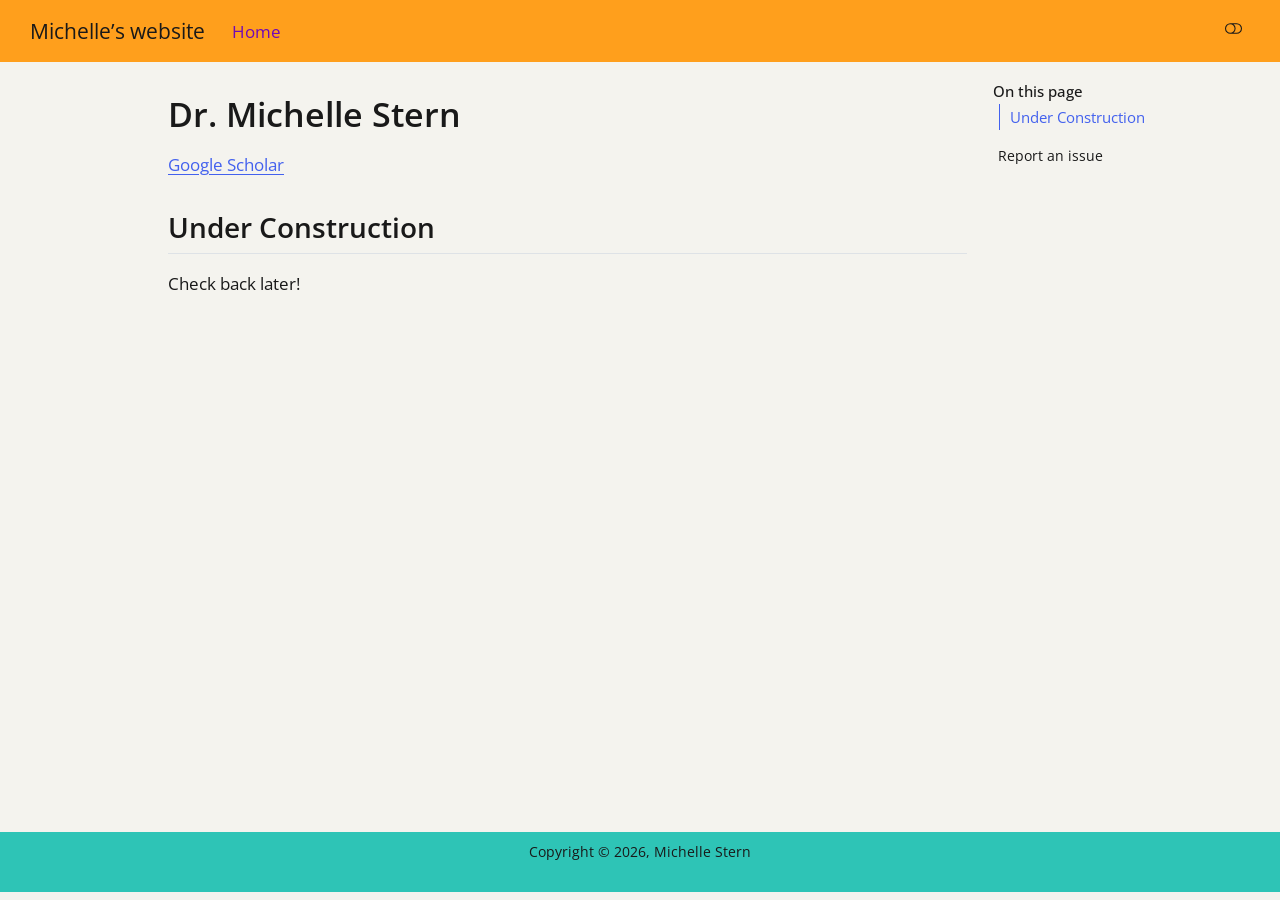
==== index.html @ 5540ae31 "Built site for gh-pages" ====
<!DOCTYPE html>
<html xmlns="http://www.w3.org/1999/xhtml" lang="en" xml:lang="en"><head>

<meta charset="utf-8">
<meta name="generator" content="quarto-1.10.18">

<meta name="viewport" content="width=device-width, initial-scale=1.0, user-scalable=yes">


<title>Dr.&nbsp;Michelle Stern – Michelle's website</title>
<style>
/* Default styles provided by pandoc.
** See https://pandoc.org/MANUAL.html#variables-for-html for config info.
*/
span.smallcaps{font-variant: small-caps;}
div.columns{display: flex; gap: 1.5em;}
div.column{flex: auto;}
@media screen {
div.columns{gap: min(4vw, 1.5em);}
div.column{overflow-x: auto;}
}
div.hanging-indent{margin-left: 1.5em; text-indent: -1.5em;}
ul.task-list{list-style: none;}
ul.task-list li input[type="checkbox"] {
  width: 0.8em;
  margin: 0 0.8em 0.2em -1em; /* quarto-specific, see https://github.com/quarto-dev/quarto-cli/issues/4556 */ 
  vertical-align: middle;
}
</style>


<script src="site_libs/quarto-nav/quarto-nav.js"></script>
<script src="site_libs/quarto-nav/headroom.min.js"></script>
<script src="site_libs/clipboard/clipboard.min.js"></script>
<script src="site_libs/quarto-search/autocomplete.umd.js"></script>
<script src="site_libs/quarto-search/fuse.min.js"></script>
<script src="site_libs/quarto-search/quarto-search.js"></script>
<meta name="quarto:offset" content="./">
<script src="site_libs/quarto-html/quarto.js" type="module"></script>
<script src="site_libs/quarto-html/tabsets/tabsets.js" type="module"></script>
<script src="site_libs/quarto-html/popper.min.js"></script>
<script src="site_libs/quarto-html/tippy.umd.min.js"></script>
<script src="site_libs/quarto-html/anchor.min.js"></script>
<link href="site_libs/quarto-html/tippy.css" rel="stylesheet">
<link href="site_libs/quarto-html/quarto-syntax-highlighting-64a204ab8560d761af7679ceaba22944.css" rel="stylesheet" class="quarto-color-scheme" id="quarto-text-highlighting-styles">
<link href="site_libs/quarto-html/quarto-syntax-highlighting-dark-b85bc7c33db8c58e0ec93c3465666fed.css" rel="stylesheet" class="quarto-color-scheme quarto-color-alternate" id="quarto-text-highlighting-styles">
<link href="site_libs/quarto-html/quarto-syntax-highlighting-64a204ab8560d761af7679ceaba22944.css" rel="stylesheet" class="quarto-color-scheme-extra" id="quarto-text-highlighting-styles">
<script src="site_libs/bootstrap/bootstrap.min.js"></script>
<link href="site_libs/bootstrap/bootstrap-icons.css" rel="stylesheet">
<link href="site_libs/bootstrap/bootstrap-9e85dd69e8672ed94d759bacc9d274b5.min.css" rel="stylesheet" append-hash="true" class="quarto-color-scheme" id="quarto-bootstrap" data-mode="light">
<link href="site_libs/bootstrap/bootstrap-dark-5ef9fc35c2f401ffed6d56e17ce68671.min.css" rel="stylesheet" append-hash="true" class="quarto-color-scheme quarto-color-alternate" id="quarto-bootstrap" data-mode="dark">
<link href="site_libs/bootstrap/bootstrap-9e85dd69e8672ed94d759bacc9d274b5.min.css" rel="stylesheet" append-hash="true" class="quarto-color-scheme-extra" id="quarto-bootstrap" data-mode="light">
<script id="quarto-search-options" type="application/json">{
  "location": "navbar",
  "copy-button": false,
  "collapse-after": 3,
  "panel-placement": "end",
  "type": "overlay",
  "limit": 50,
  "keyboard-shortcut": [
    "f",
    "/",
    "s"
  ],
  "show-item-context": false,
  "language": {
    "search-no-results-text": "No results",
    "search-matching-documents-text": "matching documents",
    "search-copy-link-title": "Copy link to search",
    "search-hide-matches-text": "Hide additional matches",
    "search-more-match-text": "more match in this document",
    "search-more-matches-text": "more matches in this document",
    "search-clear-button-title": "Clear",
    "search-text-placeholder": "",
    "search-detached-cancel-button-title": "Cancel",
    "search-submit-button-title": "Submit",
    "search-label": "Search"
  }
}</script>


</head>

<body class="nav-fixed quarto-light"><script id="quarto-html-before-body" type="application/javascript">
    const toggleBodyColorMode = (bsSheetEl) => {
      const mode = bsSheetEl.getAttribute("data-mode");
      const bodyEl = window.document.querySelector("body");
      if (mode === "dark") {
        bodyEl.classList.add("quarto-dark");
        bodyEl.classList.remove("quarto-light");
      } else {
        bodyEl.classList.add("quarto-light");
        bodyEl.classList.remove("quarto-dark");
      }
    }
    const toggleBodyColorPrimary = () => {
      const bsSheetEl = window.document.querySelector("link#quarto-bootstrap:not([rel=disabled-stylesheet])");
      if (bsSheetEl) {
        toggleBodyColorMode(bsSheetEl);
      }
    }
    const setColorSchemeToggle = (alternate) => {
      const toggles = window.document.querySelectorAll('.quarto-color-scheme-toggle');
      for (let i=0; i < toggles.length; i++) {
        const toggle = toggles[i];
        if (toggle) {
          if (alternate) {
            toggle.classList.add("alternate");
          } else {
            toggle.classList.remove("alternate");
          }
        }
      }
    };
    const toggleColorMode = (alternate) => {
      // Switch the stylesheets
      const primaryStylesheets = window.document.querySelectorAll('link.quarto-color-scheme:not(.quarto-color-alternate)');
      const alternateStylesheets = window.document.querySelectorAll('link.quarto-color-scheme.quarto-color-alternate');
      manageTransitions('#quarto-margin-sidebar .nav-link', false);
      if (alternate) {
        // note: dark is layered on light, we don't disable primary!
        enableStylesheet(alternateStylesheets);
        for (const sheetNode of alternateStylesheets) {
          if (sheetNode.id === "quarto-bootstrap") {
            toggleBodyColorMode(sheetNode);
          }
        }
      } else {
        disableStylesheet(alternateStylesheets);
        enableStylesheet(primaryStylesheets)
        toggleBodyColorPrimary();
      }
      manageTransitions('#quarto-margin-sidebar .nav-link', true);
      // Switch the toggles
      setColorSchemeToggle(alternate)
      // Hack to workaround the fact that safari doesn't
      // properly recolor the scrollbar when toggling (#1455)
      if (navigator.userAgent.indexOf('Safari') > 0 && navigator.userAgent.indexOf('Chrome') == -1) {
        manageTransitions("body", false);
        window.scrollTo(0, 1);
        setTimeout(() => {
          window.scrollTo(0, 0);
          manageTransitions("body", true);
        }, 40);
      }
    }
    const disableStylesheet = (stylesheets) => {
      for (let i=0; i < stylesheets.length; i++) {
        const stylesheet = stylesheets[i];
        stylesheet.rel = 'disabled-stylesheet';
      }
    }
    const enableStylesheet = (stylesheets) => {
      for (let i=0; i < stylesheets.length; i++) {
        const stylesheet = stylesheets[i];
        if(stylesheet.rel !== 'stylesheet') { // for Chrome, which will still FOUC without this check
          stylesheet.rel = 'stylesheet';
        }
      }
    }
    const manageTransitions = (selector, allowTransitions) => {
      const els = window.document.querySelectorAll(selector);
      for (let i=0; i < els.length; i++) {
        const el = els[i];
        if (allowTransitions) {
          el.classList.remove('notransition');
        } else {
          el.classList.add('notransition');
        }
      }
    }
    const isFileUrl = () => {
      return window.location.protocol === 'file:';
    }
    const hasAlternateSentinel = () => {
      let styleSentinel = getColorSchemeSentinel();
      if (styleSentinel !== null) {
        return styleSentinel === "alternate";
      } else {
        return false;
      }
    }
    const setStyleSentinel = (alternate) => {
      const value = alternate ? "alternate" : "default";
      if (!isFileUrl()) {
        window.localStorage.setItem("quarto-color-scheme", value);
      } else {
        localAlternateSentinel = value;
      }
    }
    const getColorSchemeSentinel = () => {
      if (!isFileUrl()) {
        const storageValue = window.localStorage.getItem("quarto-color-scheme");
        return storageValue != null ? storageValue : localAlternateSentinel;
      } else {
        return localAlternateSentinel;
      }
    }
    const toggleGiscusIfUsed = (isAlternate, darkModeDefault) => {
      const baseTheme = document.querySelector('#giscus-base-theme')?.value ?? 'light';
      const alternateTheme = document.querySelector('#giscus-alt-theme')?.value ?? 'dark';
      let newTheme = '';
      if(authorPrefersDark) {
        newTheme = isAlternate ? baseTheme : alternateTheme;
      } else {
        newTheme = isAlternate ? alternateTheme : baseTheme;
      }
      const changeGiscusTheme = () => {
        // From: https://github.com/giscus/giscus/issues/336
        const sendMessage = (message) => {
          const iframe = document.querySelector('iframe.giscus-frame');
          if (!iframe) return;
          iframe.contentWindow.postMessage({ giscus: message }, 'https://giscus.app');
        }
        sendMessage({
          setConfig: {
            theme: newTheme
          }
        });
      }
      const isGiscussLoaded = window.document.querySelector('iframe.giscus-frame') !== null;
      if (isGiscussLoaded) {
        changeGiscusTheme();
      }
    };
    const authorPrefersDark = false;
    const darkModeDefault = authorPrefersDark;
      document.querySelector('link#quarto-text-highlighting-styles.quarto-color-scheme-extra').rel = 'disabled-stylesheet';
      document.querySelector('link#quarto-bootstrap.quarto-color-scheme-extra').rel = 'disabled-stylesheet';
    let localAlternateSentinel = darkModeDefault ? 'alternate' : 'default';
    // Dark / light mode switch
    window.quartoToggleColorScheme = () => {
      // Read the current dark / light value
      let toAlternate = !hasAlternateSentinel();
      toggleColorMode(toAlternate);
      setStyleSentinel(toAlternate);
      toggleGiscusIfUsed(toAlternate, darkModeDefault);
      window.dispatchEvent(new Event('resize'));
    };
    // Switch to dark mode if need be
    if (hasAlternateSentinel()) {
      toggleColorMode(true);
    } else {
      toggleColorMode(false);
    }
  </script>

<div id="quarto-search-results"></div>
  <header id="quarto-header" class="headroom fixed-top">
    <nav class="navbar navbar-expand-lg " data-bs-theme="dark">
      <div class="navbar-container container-fluid">
      <div class="navbar-brand-container mx-auto">
    <a class="navbar-brand" href="./index.html">
    <span class="navbar-title">Michelle’s website</span>
    </a>
  </div>
            <div id="quarto-search" class="" title="Search"></div>
          <button class="navbar-toggler" type="button" data-bs-toggle="collapse" data-bs-target="#navbarCollapse" aria-controls="navbarCollapse" role="menu" aria-expanded="false" aria-label="Toggle navigation" onclick="if (window.quartoToggleHeadroom) { window.quartoToggleHeadroom(); }">
  <span class="navbar-toggler-icon"></span>
</button>
          <div class="collapse navbar-collapse" id="navbarCollapse">
            <ul class="navbar-nav navbar-nav-scroll me-auto">
  <li class="nav-item">
    <a class="nav-link active" href="./index.html" aria-current="page"> 
<span class="menu-text">Home</span></a>
  </li>  
</ul>
            <ul class="navbar-nav navbar-nav-scroll ms-auto">
  <li class="nav-item compact">
    <a class="nav-link" href="https://michelleastern.github.io/"> <i class="bi bi-github" role="img">
</i> 
<span class="menu-text"></span></a>
  </li>  
</ul>
          </div> <!-- /navcollapse -->
            <div class="quarto-navbar-tools">
  <a href="" class="quarto-color-scheme-toggle quarto-navigation-tool  px-1" onclick="window.quartoToggleColorScheme(); return false;" title="Toggle dark mode"><i class="bi"></i></a>
</div>
      </div> <!-- /container-fluid -->
    </nav>
</header>
<!-- content -->
<div id="quarto-content" class="quarto-container page-columns page-rows-contents page-layout-article page-navbar">
<!-- sidebar -->
<!-- margin-sidebar -->
    <div id="quarto-margin-sidebar" class="sidebar margin-sidebar">
        <nav id="TOC" role="doc-toc" class="toc-active">
    <h2 id="toc-title">On this page</h2>
   
  <ul>
  <li><a href="#under-construction" id="toc-under-construction" class="nav-link active" data-scroll-target="#under-construction">Under Construction</a></li>
  </ul>
<div class="toc-actions"><ul><li><a href="https://michelleastern.github.io/issues/new" class="toc-action"><i class="bi bi-git"></i>Report an issue</a></li></ul></div></nav>
    </div>
<!-- main -->
<main class="content" id="quarto-document-content">


<header id="title-block-header" class="quarto-title-block default">
<div class="quarto-title">
<h1 class="title">Dr.&nbsp;Michelle Stern</h1>
</div>



<div class="quarto-title-meta">

    
  
    
  </div>
  


</header>


<p><a href="https://scholar.google.com/citations?user=XYN5od0AAAAJ&amp;hl=en">Google Scholar</a></p>
<section id="under-construction" class="level2">
<h2 class="anchored" data-anchor-id="under-construction">Under Construction</h2>
<p>Check back later!</p>


</section>

</main> <!-- /main -->
<script id="quarto-html-after-body" type="application/javascript">
  window.document.addEventListener("DOMContentLoaded", function (event) {
    // Ensure there is a toggle, if there isn't float one in the top right
    if (window.document.querySelector('.quarto-color-scheme-toggle') === null) {
      const a = window.document.createElement('a');
      a.classList.add('top-right');
      a.classList.add('quarto-color-scheme-toggle');
      a.href = "";
      a.onclick = function() { try { window.quartoToggleColorScheme(); } catch {} return false; };
      const i = window.document.createElement("i");
      i.classList.add('bi');
      a.appendChild(i);
      window.document.body.appendChild(a);
    }
    setColorSchemeToggle(hasAlternateSentinel())
    const icon = "";
    const anchorJS = new window.AnchorJS();
    anchorJS.options = {
      placement: 'right',
      icon: icon
    };
    anchorJS.add('.anchored');
    const isCodeAnnotation = (el) => {
      for (const clz of el.classList) {
        if (clz.startsWith('code-annotation-')) {                     
          return true;
        }
      }
      return false;
    }
    const onCopySuccess = function(e) {
      // button target
      const button = e.trigger;
      // don't keep focus
      button.blur();
      // flash "checked"
      button.classList.add('code-copy-button-checked');
      var currentTitle = button.getAttribute("title");
      button.setAttribute("title", "Copied!");
      let tooltip;
      if (window.bootstrap) {
        button.setAttribute("data-bs-toggle", "tooltip");
        button.setAttribute("data-bs-placement", "left");
        button.setAttribute("data-bs-title", "Copied!");
        tooltip = new bootstrap.Tooltip(button, 
          { trigger: "manual", 
            customClass: "code-copy-button-tooltip",
            offset: [0, -8]});
        tooltip.show();    
      }
      setTimeout(function() {
        if (tooltip) {
          tooltip.hide();
          button.removeAttribute("data-bs-title");
          button.removeAttribute("data-bs-toggle");
          button.removeAttribute("data-bs-placement");
        }
        button.setAttribute("title", currentTitle);
        button.classList.remove('code-copy-button-checked');
      }, 1000);
      // clear code selection
      e.clearSelection();
    }
    const getTextToCopy = function(trigger) {
      const outerScaffold = trigger.parentElement.cloneNode(true);
      const codeEl = outerScaffold.querySelector('code');
      for (const childEl of codeEl.children) {
        if (isCodeAnnotation(childEl)) {
          childEl.remove();
        }
      }
      return codeEl.innerText;
    }
    const clipboard = new window.ClipboardJS('.code-copy-button:not([data-in-quarto-modal])', {
      text: getTextToCopy
    });
    clipboard.on('success', onCopySuccess);
    if (window.document.getElementById('quarto-embedded-source-code-modal')) {
      const clipboardModal = new window.ClipboardJS('.code-copy-button[data-in-quarto-modal]', {
        text: getTextToCopy,
        container: window.document.getElementById('quarto-embedded-source-code-modal')
      });
      clipboardModal.on('success', onCopySuccess);
    }
      var localhostRegex = new RegExp(/^(?:http|https):\/\/localhost\:?[0-9]*\//);
      var mailtoRegex = new RegExp(/^mailto:/);
        var filterRegex = new RegExp("https:\/\/michelleastern\.github\.io\/");
      var isInternal = (href) => {
          return filterRegex.test(href) || localhostRegex.test(href) || mailtoRegex.test(href);
      }
      // Inspect non-navigation links and adorn them if external
     var links = window.document.querySelectorAll('a[href]:not(.nav-link):not(.navbar-brand):not(.toc-action):not(.sidebar-link):not(.sidebar-item-toggle):not(.pagination-link):not(.no-external):not([aria-hidden]):not(.dropdown-item):not(.quarto-navigation-tool):not(.about-link)');
      for (var i=0; i<links.length; i++) {
        const link = links[i];
        if (!isInternal(link.href)) {
          // undo the damage that might have been done by quarto-nav.js in the case of
          // links that we want to consider external
          if (link.dataset.originalHref !== undefined) {
            link.href = link.dataset.originalHref;
          }
            // target, if specified
            link.setAttribute("target", "_blank");
            if (link.getAttribute("rel") === null) {
              link.setAttribute("rel", "noopener");
            }
        }
      }
    function tippyHover(el, contentFn, onTriggerFn, onUntriggerFn) {
      const config = {
        allowHTML: true,
        maxWidth: 500,
        delay: 100,
        arrow: false,
        appendTo: function(el) {
            return el.parentElement;
        },
        interactive: true,
        interactiveBorder: 10,
        theme: 'quarto',
        placement: 'bottom-start',
      };
      if (contentFn) {
        config.content = contentFn;
      }
      if (onTriggerFn) {
        config.onTrigger = onTriggerFn;
      }
      if (onUntriggerFn) {
        config.onUntrigger = onUntriggerFn;
      }
      window.tippy(el, config); 
    }
    const noterefs = window.document.querySelectorAll('a[role="doc-noteref"]');
    for (var i=0; i<noterefs.length; i++) {
      const ref = noterefs[i];
      tippyHover(ref, function() {
        // use id or data attribute instead here
        let href = ref.getAttribute('data-footnote-href') || ref.getAttribute('href');
        try { href = new URL(href).hash; } catch {}
        const id = href.replace(/^#\/?/, "");
        const note = window.document.getElementById(id);
        if (note) {
          return note.innerHTML;
        } else {
          return "";
        }
      });
    }
    const xrefs = window.document.querySelectorAll('a.quarto-xref');
    const processXRef = (id, note) => {
      // Strip column container classes
      const stripColumnClz = (el) => {
        el.classList.remove("page-full", "page-columns");
        if (el.children) {
          for (const child of el.children) {
            stripColumnClz(child);
          }
        }
      }
      stripColumnClz(note)
      if (id === null || id.startsWith('sec-')) {
        // Special case sections, only their first couple elements
        const container = document.createElement("div");
        if (note.children && note.children.length > 2) {
          container.appendChild(note.children[0].cloneNode(true));
          for (let i = 1; i < note.children.length; i++) {
            const child = note.children[i];
            if (child.tagName === "P" && child.innerText === "") {
              continue;
            } else {
              container.appendChild(child.cloneNode(true));
              break;
            }
          }
          if (window.Quarto?.typesetMath) {
            window.Quarto.typesetMath(container);
          }
          return container.innerHTML
        } else {
          if (window.Quarto?.typesetMath) {
            window.Quarto.typesetMath(note);
          }
          return note.innerHTML;
        }
      } else {
        // Remove any anchor links if they are present
        const anchorLink = note.querySelector('a.anchorjs-link');
        if (anchorLink) {
          anchorLink.remove();
        }
        if (window.Quarto?.typesetMath) {
          window.Quarto.typesetMath(note);
        }
        if (note.classList.contains("callout")) {
          return note.outerHTML;
        } else {
          return note.innerHTML;
        }
      }
    }
    for (var i=0; i<xrefs.length; i++) {
      const xref = xrefs[i];
      tippyHover(xref, undefined, function(instance) {
        instance.disable();
        let url = xref.getAttribute('href');
        let hash = undefined; 
        if (url.startsWith('#')) {
          hash = url;
        } else {
          try { hash = new URL(url).hash; } catch {}
        }
        if (hash) {
          const id = hash.replace(/^#\/?/, "");
          const note = window.document.getElementById(id);
          if (note !== null) {
            try {
              const html = processXRef(id, note.cloneNode(true));
              instance.setContent(html);
            } finally {
              instance.enable();
              instance.show();
            }
          } else {
            // See if we can fetch this
            fetch(url.split('#')[0])
            .then(res => res.text())
            .then(html => {
              const parser = new DOMParser();
              const htmlDoc = parser.parseFromString(html, "text/html");
              const note = htmlDoc.getElementById(id);
              if (note !== null) {
                const html = processXRef(id, note);
                instance.setContent(html);
              } 
            }).finally(() => {
              instance.enable();
              instance.show();
            });
          }
        } else {
          // See if we can fetch a full url (with no hash to target)
          // This is a special case and we should probably do some content thinning / targeting
          fetch(url)
          .then(res => res.text())
          .then(html => {
            const parser = new DOMParser();
            const htmlDoc = parser.parseFromString(html, "text/html");
            const note = htmlDoc.querySelector('main.content');
            if (note !== null) {
              // This should only happen for chapter cross references
              // (since there is no id in the URL)
              // remove the first header
              if (note.children.length > 0 && note.children[0].tagName === "HEADER") {
                note.children[0].remove();
              }
              const html = processXRef(null, note);
              instance.setContent(html);
            } 
          }).finally(() => {
            instance.enable();
            instance.show();
          });
        }
      }, function(instance) {
      });
    }
        let selectedAnnoteEl;
        const selectorForAnnotation = ( cell, annotation) => {
          let cellAttr = 'data-code-cell="' + cell + '"';
          let lineAttr = 'data-code-annotation="' +  annotation + '"';
          const selector = 'span[' + cellAttr + '][' + lineAttr + ']';
          return selector;
        }
        const selectCodeLines = (annoteEl) => {
          const doc = window.document;
          const targetCell = annoteEl.getAttribute("data-target-cell");
          const targetAnnotation = annoteEl.getAttribute("data-target-annotation");
          const annoteSpan = window.document.querySelector(selectorForAnnotation(targetCell, targetAnnotation));
          const lines = annoteSpan.getAttribute("data-code-lines").split(",");
          const lineIds = lines.map((line) => {
            return targetCell + "-" + line;
          })
          let top = null;
          let height = null;
          let parent = null;
          if (lineIds.length > 0) {
              //compute the position of the single el (top and bottom and make a div)
              const el = window.document.getElementById(lineIds[0]);
              top = el.offsetTop;
              height = el.offsetHeight;
              parent = el.parentElement.parentElement;
            if (lineIds.length > 1) {
              const lastEl = window.document.getElementById(lineIds[lineIds.length - 1]);
              const bottom = lastEl.offsetTop + lastEl.offsetHeight;
              height = bottom - top;
            }
            if (top !== null && height !== null && parent !== null) {
              // cook up a div (if necessary) and position it 
              let div = window.document.getElementById("code-annotation-line-highlight");
              if (div === null) {
                div = window.document.createElement("div");
                div.setAttribute("id", "code-annotation-line-highlight");
                div.style.position = 'absolute';
                parent.appendChild(div);
              }
              div.style.top = top - 2 + "px";
              div.style.height = height + 4 + "px";
              div.style.left = 0;
              let gutterDiv = window.document.getElementById("code-annotation-line-highlight-gutter");
              if (gutterDiv === null) {
                gutterDiv = window.document.createElement("div");
                gutterDiv.setAttribute("id", "code-annotation-line-highlight-gutter");
                gutterDiv.style.position = 'absolute';
                const codeCell = window.document.getElementById(targetCell);
                const gutter = codeCell.querySelector('.code-annotation-gutter');
                gutter.appendChild(gutterDiv);
              }
              gutterDiv.style.top = top - 2 + "px";
              gutterDiv.style.height = height + 4 + "px";
            }
            selectedAnnoteEl = annoteEl;
          }
        };
        const unselectCodeLines = () => {
          const elementsIds = ["code-annotation-line-highlight", "code-annotation-line-highlight-gutter"];
          elementsIds.forEach((elId) => {
            const div = window.document.getElementById(elId);
            if (div) {
              div.remove();
            }
          });
          selectedAnnoteEl = undefined;
        };
          // Handle positioning of the toggle
      window.addEventListener(
        "resize",
        throttle(() => {
          elRect = undefined;
          if (selectedAnnoteEl) {
            selectCodeLines(selectedAnnoteEl);
          }
        }, 10)
      );
      function throttle(fn, ms) {
      let throttle = false;
      let timer;
        return (...args) => {
          if(!throttle) { // first call gets through
              fn.apply(this, args);
              throttle = true;
          } else { // all the others get throttled
              if(timer) clearTimeout(timer); // cancel #2
              timer = setTimeout(() => {
                fn.apply(this, args);
                timer = throttle = false;
              }, ms);
          }
        };
      }
        // Attach click handler to the DT
        const annoteDls = window.document.querySelectorAll('dt[data-target-cell]');
        for (const annoteDlNode of annoteDls) {
          annoteDlNode.addEventListener('click', (event) => {
            const clickedEl = event.target;
            if (clickedEl !== selectedAnnoteEl) {
              unselectCodeLines();
              const activeEl = window.document.querySelector('dt[data-target-cell].code-annotation-active');
              if (activeEl) {
                activeEl.classList.remove('code-annotation-active');
              }
              selectCodeLines(clickedEl);
              clickedEl.classList.add('code-annotation-active');
            } else {
              // Unselect the line
              unselectCodeLines();
              clickedEl.classList.remove('code-annotation-active');
            }
          });
        }
    const findCites = (el) => {
      const parentEl = el.parentElement;
      if (parentEl) {
        const cites = parentEl.dataset.cites;
        if (cites) {
          return {
            el,
            cites: cites.split(' ')
          };
        } else {
          return findCites(el.parentElement)
        }
      } else {
        return undefined;
      }
    };
    var bibliorefs = window.document.querySelectorAll('a[role="doc-biblioref"]');
    for (var i=0; i<bibliorefs.length; i++) {
      const ref = bibliorefs[i];
      const citeInfo = findCites(ref);
      if (citeInfo) {
        tippyHover(citeInfo.el, function() {
          var popup = window.document.createElement('div');
          citeInfo.cites.forEach(function(cite) {
            var citeDiv = window.document.createElement('div');
            citeDiv.classList.add('hanging-indent');
            citeDiv.classList.add('csl-entry');
            var biblioDiv = window.document.getElementById('ref-' + cite);
            if (biblioDiv) {
              citeDiv.innerHTML = biblioDiv.innerHTML;
            }
            popup.appendChild(citeDiv);
          });
          return popup.innerHTML;
        });
      }
    }
  });
  </script>
</div> <!-- /content -->
<footer class="footer">
  <div class="nav-footer">
    <div class="nav-footer-left">
      &nbsp;
    </div>   
    <div class="nav-footer-center">
<p>Copyright © 2026, Michelle Stern</p>
<div class="toc-actions d-sm-block d-md-none"><ul><li><a href="https://michelleastern.github.io/issues/new" class="toc-action"><i class="bi bi-git"></i>Report an issue</a></li></ul></div></div>
    <div class="nav-footer-right">
      &nbsp;
    </div>
  </div>
</footer>




</body></html>
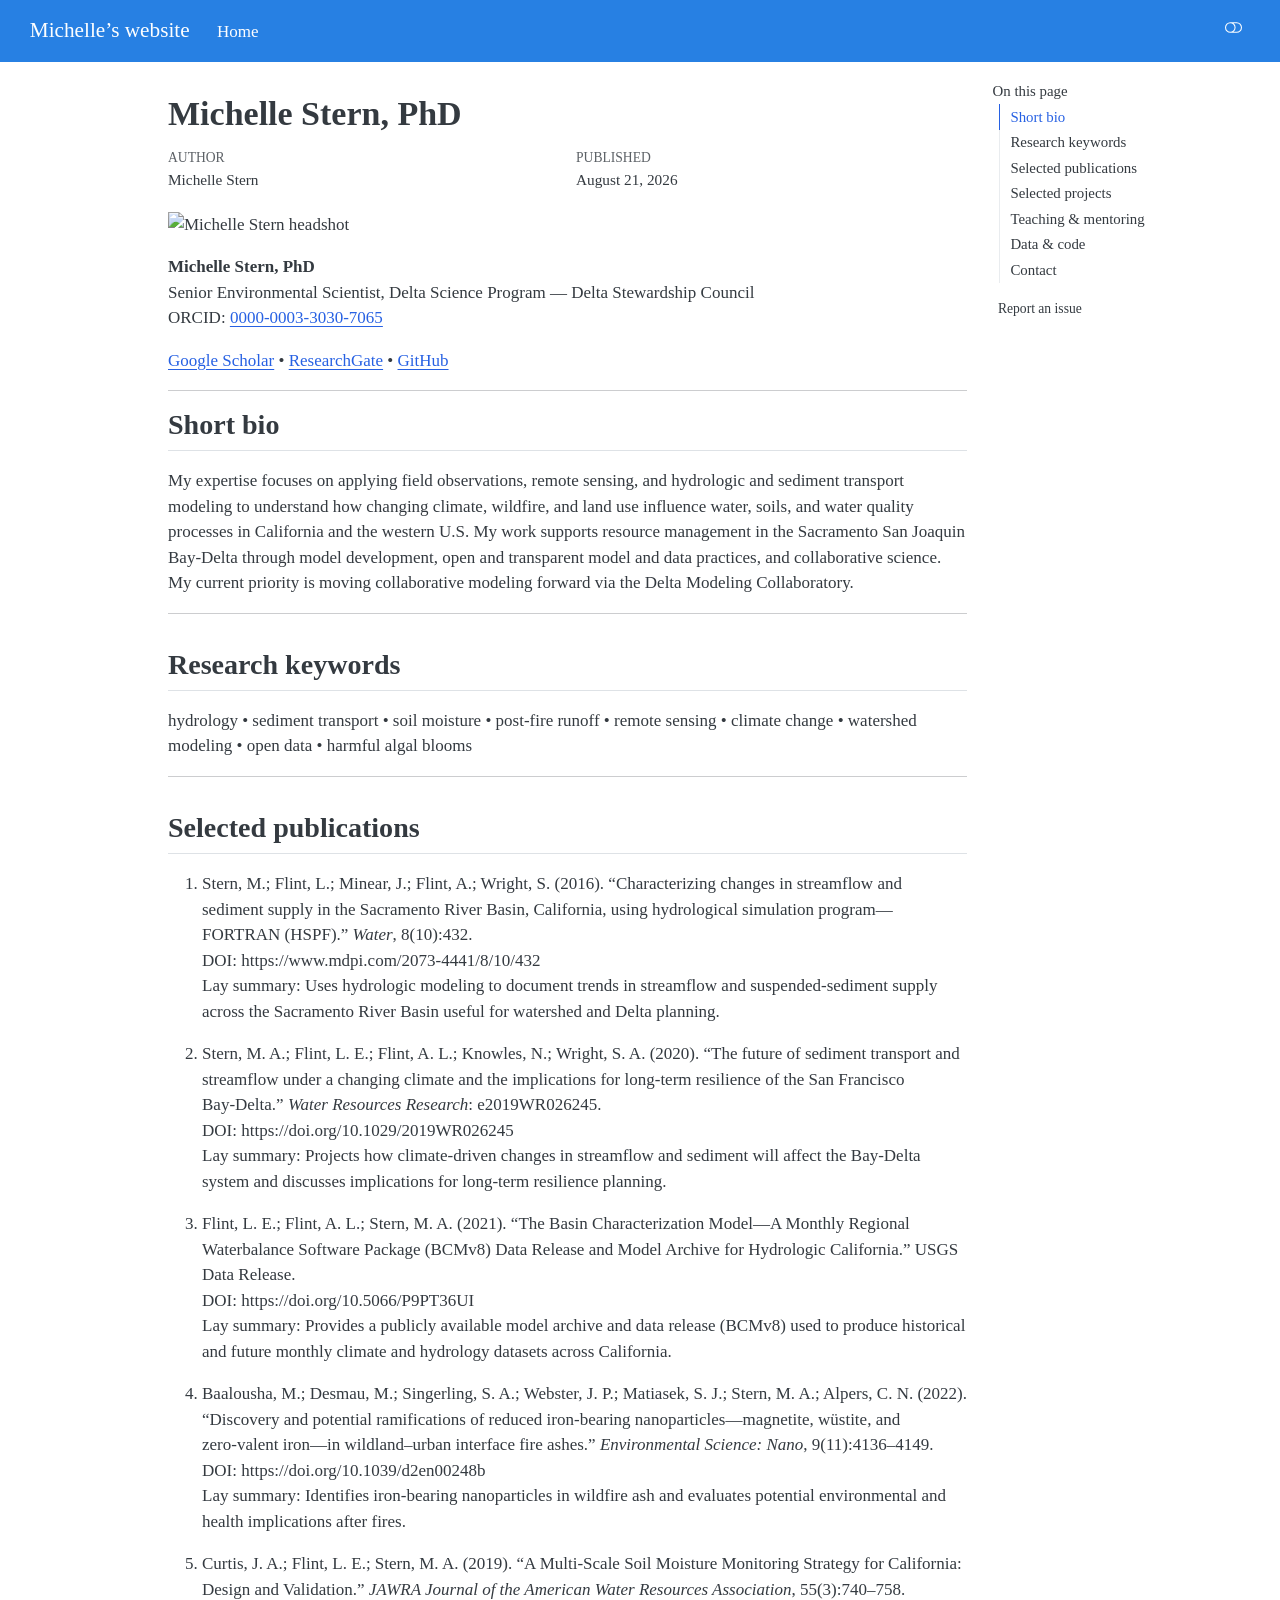
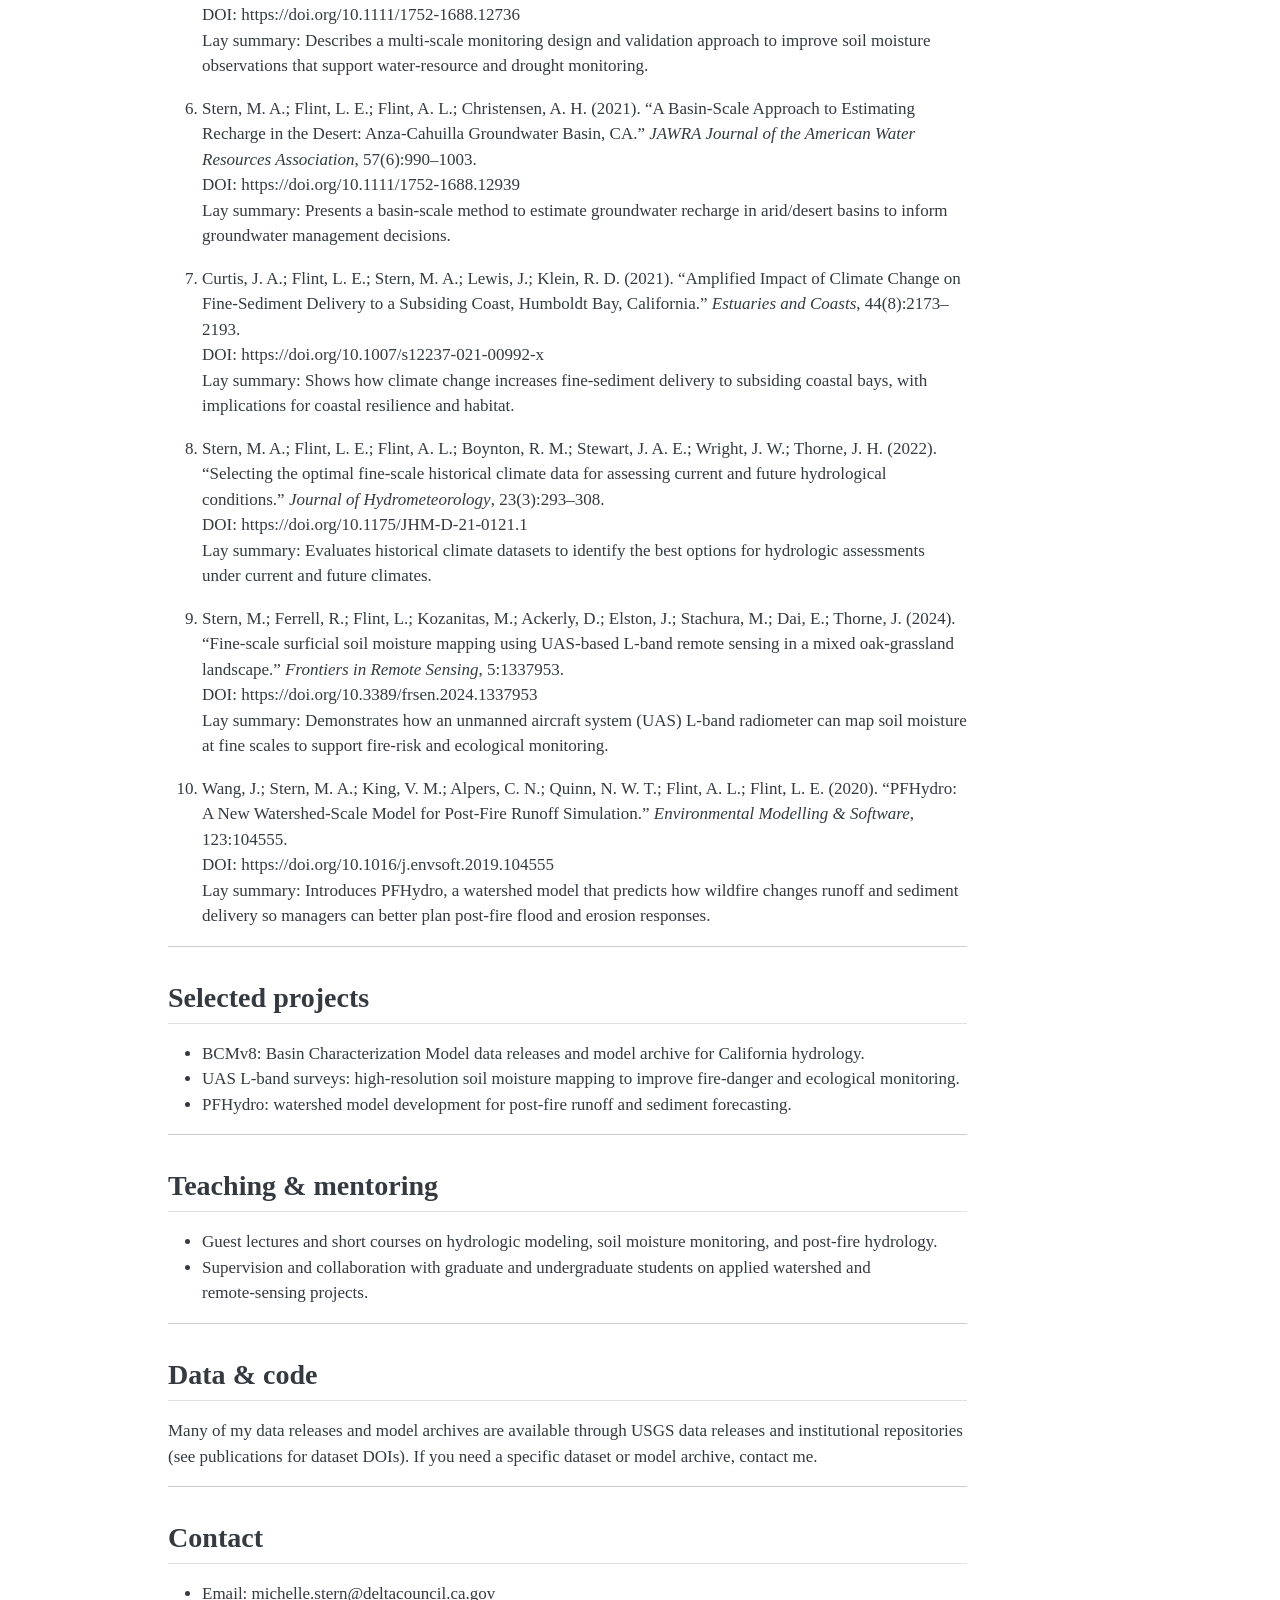
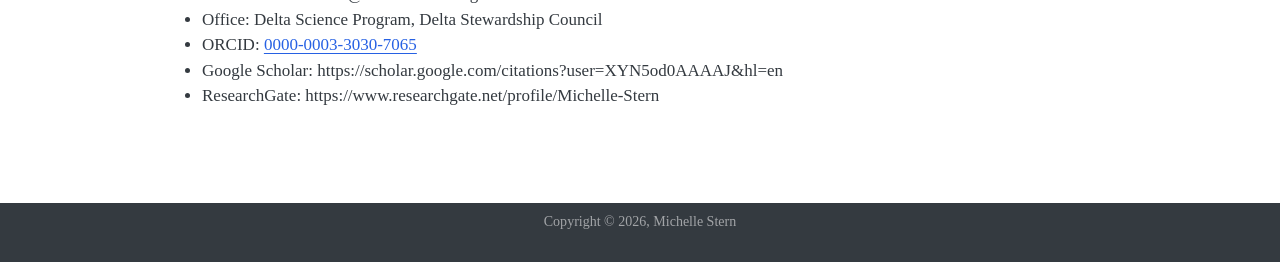
==== commit 493f8e9f: "Built site for gh-pages" ====
--- a/index.html
+++ b/index.html
@@ -6,8 +6,10 @@
 
 <meta name="viewport" content="width=device-width, initial-scale=1.0, user-scalable=yes">
 
-
-<title>Dr.&nbsp;Michelle Stern – Michelle's website</title>
+<meta name="author" content="Michelle Stern">
+<meta name="dcterms.date" content="2026-08-21">
+
+<title>Michelle Stern, PhD – Michelle’s website</title>
 <style>
 /* Default styles provided by pandoc.
 ** See https://pandoc.org/MANUAL.html#variables-for-html for config info.
@@ -42,14 +44,10 @@
 <script src="site_libs/quarto-html/tippy.umd.min.js"></script>
 <script src="site_libs/quarto-html/anchor.min.js"></script>
 <link href="site_libs/quarto-html/tippy.css" rel="stylesheet">
-<link href="site_libs/quarto-html/quarto-syntax-highlighting-64a204ab8560d761af7679ceaba22944.css" rel="stylesheet" class="quarto-color-scheme" id="quarto-text-highlighting-styles">
-<link href="site_libs/quarto-html/quarto-syntax-highlighting-dark-b85bc7c33db8c58e0ec93c3465666fed.css" rel="stylesheet" class="quarto-color-scheme quarto-color-alternate" id="quarto-text-highlighting-styles">
-<link href="site_libs/quarto-html/quarto-syntax-highlighting-64a204ab8560d761af7679ceaba22944.css" rel="stylesheet" class="quarto-color-scheme-extra" id="quarto-text-highlighting-styles">
+<link href="site_libs/quarto-html/quarto-syntax-highlighting-64a204ab8560d761af7679ceaba22944.css" rel="stylesheet" id="quarto-text-highlighting-styles">
 <script src="site_libs/bootstrap/bootstrap.min.js"></script>
 <link href="site_libs/bootstrap/bootstrap-icons.css" rel="stylesheet">
-<link href="site_libs/bootstrap/bootstrap-9e85dd69e8672ed94d759bacc9d274b5.min.css" rel="stylesheet" append-hash="true" class="quarto-color-scheme" id="quarto-bootstrap" data-mode="light">
-<link href="site_libs/bootstrap/bootstrap-dark-5ef9fc35c2f401ffed6d56e17ce68671.min.css" rel="stylesheet" append-hash="true" class="quarto-color-scheme quarto-color-alternate" id="quarto-bootstrap" data-mode="dark">
-<link href="site_libs/bootstrap/bootstrap-9e85dd69e8672ed94d759bacc9d274b5.min.css" rel="stylesheet" append-hash="true" class="quarto-color-scheme-extra" id="quarto-bootstrap" data-mode="light">
+<link href="site_libs/bootstrap/bootstrap-ca923522462852f1e7b450b4df582ff3.min.css" rel="stylesheet" append-hash="true" id="quarto-bootstrap" data-mode="light">
 <script id="quarto-search-options" type="application/json">{
   "location": "navbar",
   "copy-button": false,
@@ -79,171 +77,10 @@
 }</script>
 
 
+<link rel="stylesheet" href="theme_dark.scss">
 </head>
 
-<body class="nav-fixed quarto-light"><script id="quarto-html-before-body" type="application/javascript">
-    const toggleBodyColorMode = (bsSheetEl) => {
-      const mode = bsSheetEl.getAttribute("data-mode");
-      const bodyEl = window.document.querySelector("body");
-      if (mode === "dark") {
-        bodyEl.classList.add("quarto-dark");
-        bodyEl.classList.remove("quarto-light");
-      } else {
-        bodyEl.classList.add("quarto-light");
-        bodyEl.classList.remove("quarto-dark");
-      }
-    }
-    const toggleBodyColorPrimary = () => {
-      const bsSheetEl = window.document.querySelector("link#quarto-bootstrap:not([rel=disabled-stylesheet])");
-      if (bsSheetEl) {
-        toggleBodyColorMode(bsSheetEl);
-      }
-    }
-    const setColorSchemeToggle = (alternate) => {
-      const toggles = window.document.querySelectorAll('.quarto-color-scheme-toggle');
-      for (let i=0; i < toggles.length; i++) {
-        const toggle = toggles[i];
-        if (toggle) {
-          if (alternate) {
-            toggle.classList.add("alternate");
-          } else {
-            toggle.classList.remove("alternate");
-          }
-        }
-      }
-    };
-    const toggleColorMode = (alternate) => {
-      // Switch the stylesheets
-      const primaryStylesheets = window.document.querySelectorAll('link.quarto-color-scheme:not(.quarto-color-alternate)');
-      const alternateStylesheets = window.document.querySelectorAll('link.quarto-color-scheme.quarto-color-alternate');
-      manageTransitions('#quarto-margin-sidebar .nav-link', false);
-      if (alternate) {
-        // note: dark is layered on light, we don't disable primary!
-        enableStylesheet(alternateStylesheets);
-        for (const sheetNode of alternateStylesheets) {
-          if (sheetNode.id === "quarto-bootstrap") {
-            toggleBodyColorMode(sheetNode);
-          }
-        }
-      } else {
-        disableStylesheet(alternateStylesheets);
-        enableStylesheet(primaryStylesheets)
-        toggleBodyColorPrimary();
-      }
-      manageTransitions('#quarto-margin-sidebar .nav-link', true);
-      // Switch the toggles
-      setColorSchemeToggle(alternate)
-      // Hack to workaround the fact that safari doesn't
-      // properly recolor the scrollbar when toggling (#1455)
-      if (navigator.userAgent.indexOf('Safari') > 0 && navigator.userAgent.indexOf('Chrome') == -1) {
-        manageTransitions("body", false);
-        window.scrollTo(0, 1);
-        setTimeout(() => {
-          window.scrollTo(0, 0);
-          manageTransitions("body", true);
-        }, 40);
-      }
-    }
-    const disableStylesheet = (stylesheets) => {
-      for (let i=0; i < stylesheets.length; i++) {
-        const stylesheet = stylesheets[i];
-        stylesheet.rel = 'disabled-stylesheet';
-      }
-    }
-    const enableStylesheet = (stylesheets) => {
-      for (let i=0; i < stylesheets.length; i++) {
-        const stylesheet = stylesheets[i];
-        if(stylesheet.rel !== 'stylesheet') { // for Chrome, which will still FOUC without this check
-          stylesheet.rel = 'stylesheet';
-        }
-      }
-    }
-    const manageTransitions = (selector, allowTransitions) => {
-      const els = window.document.querySelectorAll(selector);
-      for (let i=0; i < els.length; i++) {
-        const el = els[i];
-        if (allowTransitions) {
-          el.classList.remove('notransition');
-        } else {
-          el.classList.add('notransition');
-        }
-      }
-    }
-    const isFileUrl = () => {
-      return window.location.protocol === 'file:';
-    }
-    const hasAlternateSentinel = () => {
-      let styleSentinel = getColorSchemeSentinel();
-      if (styleSentinel !== null) {
-        return styleSentinel === "alternate";
-      } else {
-        return false;
-      }
-    }
-    const setStyleSentinel = (alternate) => {
-      const value = alternate ? "alternate" : "default";
-      if (!isFileUrl()) {
-        window.localStorage.setItem("quarto-color-scheme", value);
-      } else {
-        localAlternateSentinel = value;
-      }
-    }
-    const getColorSchemeSentinel = () => {
-      if (!isFileUrl()) {
-        const storageValue = window.localStorage.getItem("quarto-color-scheme");
-        return storageValue != null ? storageValue : localAlternateSentinel;
-      } else {
-        return localAlternateSentinel;
-      }
-    }
-    const toggleGiscusIfUsed = (isAlternate, darkModeDefault) => {
-      const baseTheme = document.querySelector('#giscus-base-theme')?.value ?? 'light';
-      const alternateTheme = document.querySelector('#giscus-alt-theme')?.value ?? 'dark';
-      let newTheme = '';
-      if(authorPrefersDark) {
-        newTheme = isAlternate ? baseTheme : alternateTheme;
-      } else {
-        newTheme = isAlternate ? alternateTheme : baseTheme;
-      }
-      const changeGiscusTheme = () => {
-        // From: https://github.com/giscus/giscus/issues/336
-        const sendMessage = (message) => {
-          const iframe = document.querySelector('iframe.giscus-frame');
-          if (!iframe) return;
-          iframe.contentWindow.postMessage({ giscus: message }, 'https://giscus.app');
-        }
-        sendMessage({
-          setConfig: {
-            theme: newTheme
-          }
-        });
-      }
-      const isGiscussLoaded = window.document.querySelector('iframe.giscus-frame') !== null;
-      if (isGiscussLoaded) {
-        changeGiscusTheme();
-      }
-    };
-    const authorPrefersDark = false;
-    const darkModeDefault = authorPrefersDark;
-      document.querySelector('link#quarto-text-highlighting-styles.quarto-color-scheme-extra').rel = 'disabled-stylesheet';
-      document.querySelector('link#quarto-bootstrap.quarto-color-scheme-extra').rel = 'disabled-stylesheet';
-    let localAlternateSentinel = darkModeDefault ? 'alternate' : 'default';
-    // Dark / light mode switch
-    window.quartoToggleColorScheme = () => {
-      // Read the current dark / light value
-      let toAlternate = !hasAlternateSentinel();
-      toggleColorMode(toAlternate);
-      setStyleSentinel(toAlternate);
-      toggleGiscusIfUsed(toAlternate, darkModeDefault);
-      window.dispatchEvent(new Event('resize'));
-    };
-    // Switch to dark mode if need be
-    if (hasAlternateSentinel()) {
-      toggleColorMode(true);
-    } else {
-      toggleColorMode(false);
-    }
-  </script>
+<body class="nav-fixed quarto-light">
 
 <div id="quarto-search-results"></div>
   <header id="quarto-header" class="headroom fixed-top">
@@ -288,24 +125,41 @@
     <h2 id="toc-title">On this page</h2>
    
   <ul>
-  <li><a href="#under-construction" id="toc-under-construction" class="nav-link active" data-scroll-target="#under-construction">Under Construction</a></li>
+  <li><a href="#short-bio" id="toc-short-bio" class="nav-link active" data-scroll-target="#short-bio">Short bio</a></li>
+  <li><a href="#research-keywords" id="toc-research-keywords" class="nav-link" data-scroll-target="#research-keywords">Research keywords</a></li>
+  <li><a href="#selected-publications" id="toc-selected-publications" class="nav-link" data-scroll-target="#selected-publications">Selected publications</a></li>
+  <li><a href="#selected-projects" id="toc-selected-projects" class="nav-link" data-scroll-target="#selected-projects">Selected projects</a></li>
+  <li><a href="#teaching-mentoring" id="toc-teaching-mentoring" class="nav-link" data-scroll-target="#teaching-mentoring">Teaching &amp; mentoring</a></li>
+  <li><a href="#data-code" id="toc-data-code" class="nav-link" data-scroll-target="#data-code">Data &amp; code</a></li>
+  <li><a href="#contact" id="toc-contact" class="nav-link" data-scroll-target="#contact">Contact</a></li>
   </ul>
 <div class="toc-actions"><ul><li><a href="https://michelleastern.github.io/issues/new" class="toc-action"><i class="bi bi-git"></i>Report an issue</a></li></ul></div></nav>
     </div>
 <!-- main -->
 <main class="content" id="quarto-document-content">
 
-
 <header id="title-block-header" class="quarto-title-block default">
 <div class="quarto-title">
-<h1 class="title">Dr.&nbsp;Michelle Stern</h1>
+<h1 class="title">Michelle Stern, PhD</h1>
 </div>
 
 
 
 <div class="quarto-title-meta">
 
+    <div>
+    <div class="quarto-title-meta-heading">Author</div>
+    <div class="quarto-title-meta-contents">
+             <p>Michelle Stern </p>
+          </div>
+  </div>
     
+    <div>
+    <div class="quarto-title-meta-heading">Published</div>
+    <div class="quarto-title-meta-contents">
+      <p class="date">August 21, 2026</p>
+    </div>
+  </div>
   
     
   </div>
@@ -315,10 +169,94 @@
 </header>
 
 
-<p><a href="https://scholar.google.com/citations?user=XYN5od0AAAAJ&amp;hl=en">Google Scholar</a></p>
-<section id="under-construction" class="level2">
-<h2 class="anchored" data-anchor-id="under-construction">Under Construction</h2>
-<p>Check back later!</p>
+<p><img src="images/headshot.jpg" class="img-fluid" alt="Michelle Stern headshot" width="220"></p>
+<p><strong>Michelle Stern, PhD</strong><br>
+Senior Environmental Scientist, Delta Science Program — Delta Stewardship Council<br>
+ORCID: <a href="https://orcid.org/0000-0003-3030-7065">0000-0003-3030-7065</a></p>
+<p><a href="https://scholar.google.com/citations?user=XYN5od0AAAAJ&amp;hl=en">Google Scholar</a> • <a href="https://www.researchgate.net/profile/Michelle-Stern">ResearchGate</a> • <a href="https://github.com/michelleastern">GitHub</a></p>
+<hr>
+<section id="short-bio" class="level2">
+<h2 class="anchored" data-anchor-id="short-bio">Short bio</h2>
+<p>My expertise focuses on applying field observations, remote sensing, and hydrologic and sediment transport modeling to understand how changing climate, wildfire, and land use influence water, soils, and water quality processes in California and the western U.S. My work supports resource management in the Sacramento San Joaquin Bay-Delta through model development, open and transparent model and data practices, and collaborative science. My current priority is moving collaborative modeling forward via the Delta Modeling Collaboratory.</p>
+<hr>
+</section>
+<section id="research-keywords" class="level2">
+<h2 class="anchored" data-anchor-id="research-keywords">Research keywords</h2>
+<p>hydrology • sediment transport • soil moisture • post-fire runoff • remote sensing • climate change • watershed modeling • open data • harmful algal blooms</p>
+<hr>
+</section>
+<section id="selected-publications" class="level2">
+<h2 class="anchored" data-anchor-id="selected-publications">Selected publications</h2>
+<ol type="1">
+<li><p>Stern, M.; Flint, L.; Minear, J.; Flint, A.; Wright, S. (2016). “Characterizing changes in streamflow and sediment supply in the Sacramento River Basin, California, using hydrological simulation program—FORTRAN (HSPF).” <em>Water</em>, 8(10):432.<br>
+DOI: https://www.mdpi.com/2073-4441/8/10/432<br>
+Lay summary: Uses hydrologic modeling to document trends in streamflow and suspended-sediment supply across the Sacramento River Basin useful for watershed and Delta planning.</p></li>
+<li><p>Stern, M. A.; Flint, L. E.; Flint, A. L.; Knowles, N.; Wright, S. A. (2020). “The future of sediment transport and streamflow under a changing climate and the implications for long‑term resilience of the San Francisco Bay‑Delta.” <em>Water Resources Research</em>: e2019WR026245.<br>
+DOI: https://doi.org/10.1029/2019WR026245<br>
+Lay summary: Projects how climate-driven changes in streamflow and sediment will affect the Bay‑Delta system and discusses implications for long‑term resilience planning.</p></li>
+<li><p>Flint, L. E.; Flint, A. L.; Stern, M. A. (2021). “The Basin Characterization Model—A Monthly Regional Waterbalance Software Package (BCMv8) Data Release and Model Archive for Hydrologic California.” USGS Data Release.<br>
+DOI: https://doi.org/10.5066/P9PT36UI<br>
+Lay summary: Provides a publicly available model archive and data release (BCMv8) used to produce historical and future monthly climate and hydrology datasets across California.</p></li>
+<li><p>Baalousha, M.; Desmau, M.; Singerling, S. A.; Webster, J. P.; Matiasek, S. J.; Stern, M. A.; Alpers, C. N. (2022). “Discovery and potential ramifications of reduced iron‑bearing nanoparticles—magnetite, wüstite, and zero‑valent iron—in wildland–urban interface fire ashes.” <em>Environmental Science: Nano</em>, 9(11):4136–4149.<br>
+DOI: https://doi.org/10.1039/d2en00248b<br>
+Lay summary: Identifies iron‑bearing nanoparticles in wildfire ash and evaluates potential environmental and health implications after fires.</p></li>
+<li><p>Curtis, J. A.; Flint, L. E.; Stern, M. A. (2019). “A Multi‑Scale Soil Moisture Monitoring Strategy for California: Design and Validation.” <em>JAWRA Journal of the American Water Resources Association</em>, 55(3):740–758.<br>
+DOI: https://doi.org/10.1111/1752-1688.12736<br>
+Lay summary: Describes a multi‑scale monitoring design and validation approach to improve soil moisture observations that support water‑resource and drought monitoring.</p></li>
+<li><p>Stern, M. A.; Flint, L. E.; Flint, A. L.; Christensen, A. H. (2021). “A Basin‑Scale Approach to Estimating Recharge in the Desert: Anza‑Cahuilla Groundwater Basin, CA.” <em>JAWRA Journal of the American Water Resources Association</em>, 57(6):990–1003.<br>
+DOI: https://doi.org/10.1111/1752-1688.12939<br>
+Lay summary: Presents a basin‑scale method to estimate groundwater recharge in arid/desert basins to inform groundwater management decisions.</p></li>
+<li><p>Curtis, J. A.; Flint, L. E.; Stern, M. A.; Lewis, J.; Klein, R. D. (2021). “Amplified Impact of Climate Change on Fine‑Sediment Delivery to a Subsiding Coast, Humboldt Bay, California.” <em>Estuaries and Coasts</em>, 44(8):2173–2193.<br>
+DOI: https://doi.org/10.1007/s12237-021-00992-x<br>
+Lay summary: Shows how climate change increases fine‑sediment delivery to subsiding coastal bays, with implications for coastal resilience and habitat.</p></li>
+<li><p>Stern, M. A.; Flint, L. E.; Flint, A. L.; Boynton, R. M.; Stewart, J. A. E.; Wright, J. W.; Thorne, J. H. (2022). “Selecting the optimal fine‑scale historical climate data for assessing current and future hydrological conditions.” <em>Journal of Hydrometeorology</em>, 23(3):293–308.<br>
+DOI: https://doi.org/10.1175/JHM-D-21-0121.1<br>
+Lay summary: Evaluates historical climate datasets to identify the best options for hydrologic assessments under current and future climates.</p></li>
+<li><p>Stern, M.; Ferrell, R.; Flint, L.; Kozanitas, M.; Ackerly, D.; Elston, J.; Stachura, M.; Dai, E.; Thorne, J. (2024). “Fine‑scale surficial soil moisture mapping using UAS‑based L‑band remote sensing in a mixed oak‑grassland landscape.” <em>Frontiers in Remote Sensing</em>, 5:1337953.<br>
+DOI: https://doi.org/10.3389/frsen.2024.1337953<br>
+Lay summary: Demonstrates how an unmanned aircraft system (UAS) L‑band radiometer can map soil moisture at fine scales to support fire‑risk and ecological monitoring.</p></li>
+<li><p>Wang, J.; Stern, M. A.; King, V. M.; Alpers, C. N.; Quinn, N. W. T.; Flint, A. L.; Flint, L. E. (2020). “PFHydro: A New Watershed-Scale Model for Post-Fire Runoff Simulation.” <em>Environmental Modelling &amp; Software</em>, 123:104555.<br>
+DOI: https://doi.org/10.1016/j.envsoft.2019.104555<br>
+Lay summary: Introduces PFHydro, a watershed model that predicts how wildfire changes runoff and sediment delivery so managers can better plan post-fire flood and erosion responses.</p></li>
+</ol>
+<hr>
+</section>
+<section id="selected-projects" class="level2">
+<h2 class="anchored" data-anchor-id="selected-projects">Selected projects</h2>
+<ul>
+<li>BCMv8: Basin Characterization Model data releases and model archive for California hydrology.<br>
+</li>
+<li>UAS L‑band surveys: high‑resolution soil moisture mapping to improve fire‑danger and ecological monitoring.</li>
+<li>PFHydro: watershed model development for post‑fire runoff and sediment forecasting.</li>
+</ul>
+<hr>
+</section>
+<section id="teaching-mentoring" class="level2">
+<h2 class="anchored" data-anchor-id="teaching-mentoring">Teaching &amp; mentoring</h2>
+<ul>
+<li>Guest lectures and short courses on hydrologic modeling, soil moisture monitoring, and post‑fire hydrology.<br>
+</li>
+<li>Supervision and collaboration with graduate and undergraduate students on applied watershed and remote‑sensing projects.</li>
+</ul>
+<hr>
+</section>
+<section id="data-code" class="level2">
+<h2 class="anchored" data-anchor-id="data-code">Data &amp; code</h2>
+<p>Many of my data releases and model archives are available through USGS data releases and institutional repositories (see publications for dataset DOIs). If you need a specific dataset or model archive, contact me.</p>
+<hr>
+</section>
+<section id="contact" class="level2">
+<h2 class="anchored" data-anchor-id="contact">Contact</h2>
+<ul>
+<li>Email: michelle.stern@deltacouncil.ca.gov</li>
+<li>Office: Delta Science Program, Delta Stewardship Council<br>
+</li>
+<li>ORCID: <a href="https://orcid.org/0000-0003-3030-7065">0000-0003-3030-7065</a><br>
+</li>
+<li>Google Scholar: https://scholar.google.com/citations?user=XYN5od0AAAAJ&amp;hl=en<br>
+</li>
+<li>ResearchGate: https://www.researchgate.net/profile/Michelle-Stern</li>
+</ul>
 
 
 </section>
@@ -326,19 +264,6 @@
 </main> <!-- /main -->
 <script id="quarto-html-after-body" type="application/javascript">
   window.document.addEventListener("DOMContentLoaded", function (event) {
-    // Ensure there is a toggle, if there isn't float one in the top right
-    if (window.document.querySelector('.quarto-color-scheme-toggle') === null) {
-      const a = window.document.createElement('a');
-      a.classList.add('top-right');
-      a.classList.add('quarto-color-scheme-toggle');
-      a.href = "";
-      a.onclick = function() { try { window.quartoToggleColorScheme(); } catch {} return false; };
-      const i = window.document.createElement("i");
-      i.classList.add('bi');
-      a.appendChild(i);
-      window.document.body.appendChild(a);
-    }
-    setColorSchemeToggle(hasAlternateSentinel())
     const icon = "";
     const anchorJS = new window.AnchorJS();
     anchorJS.options = {
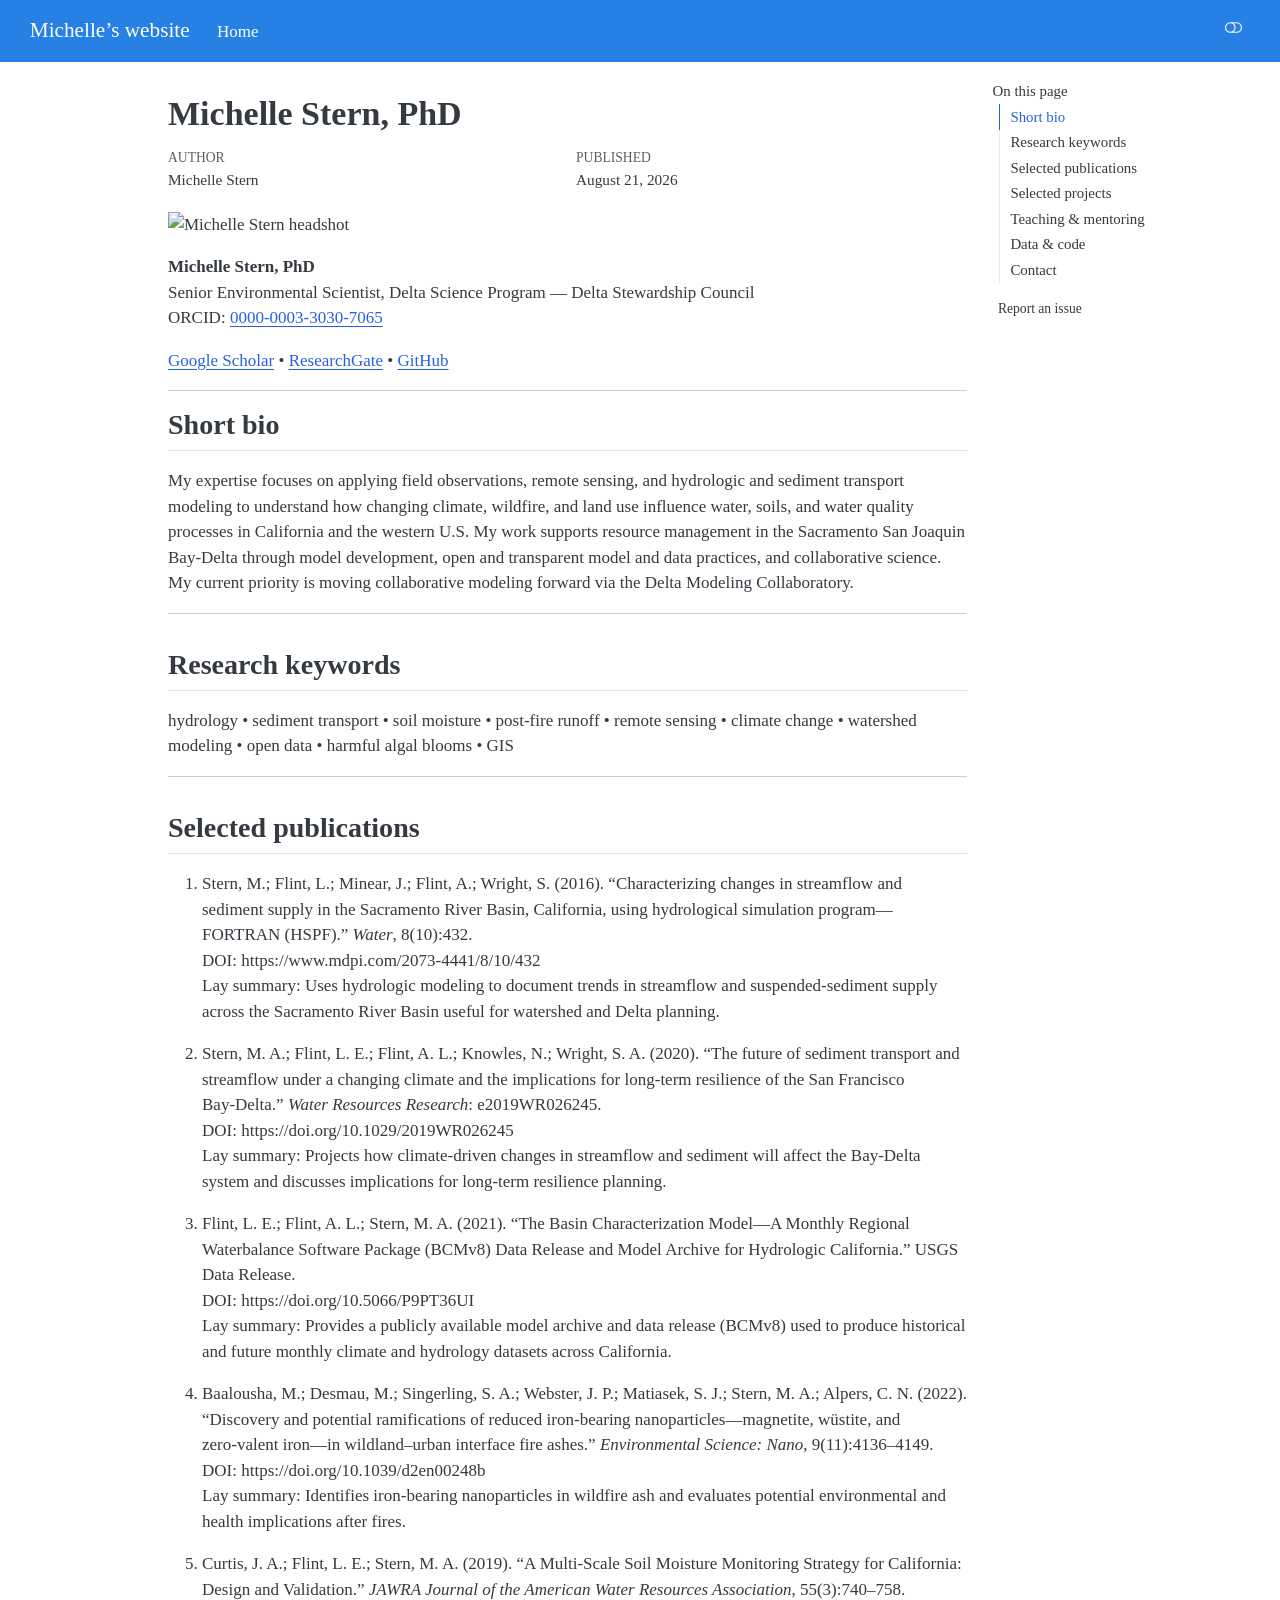
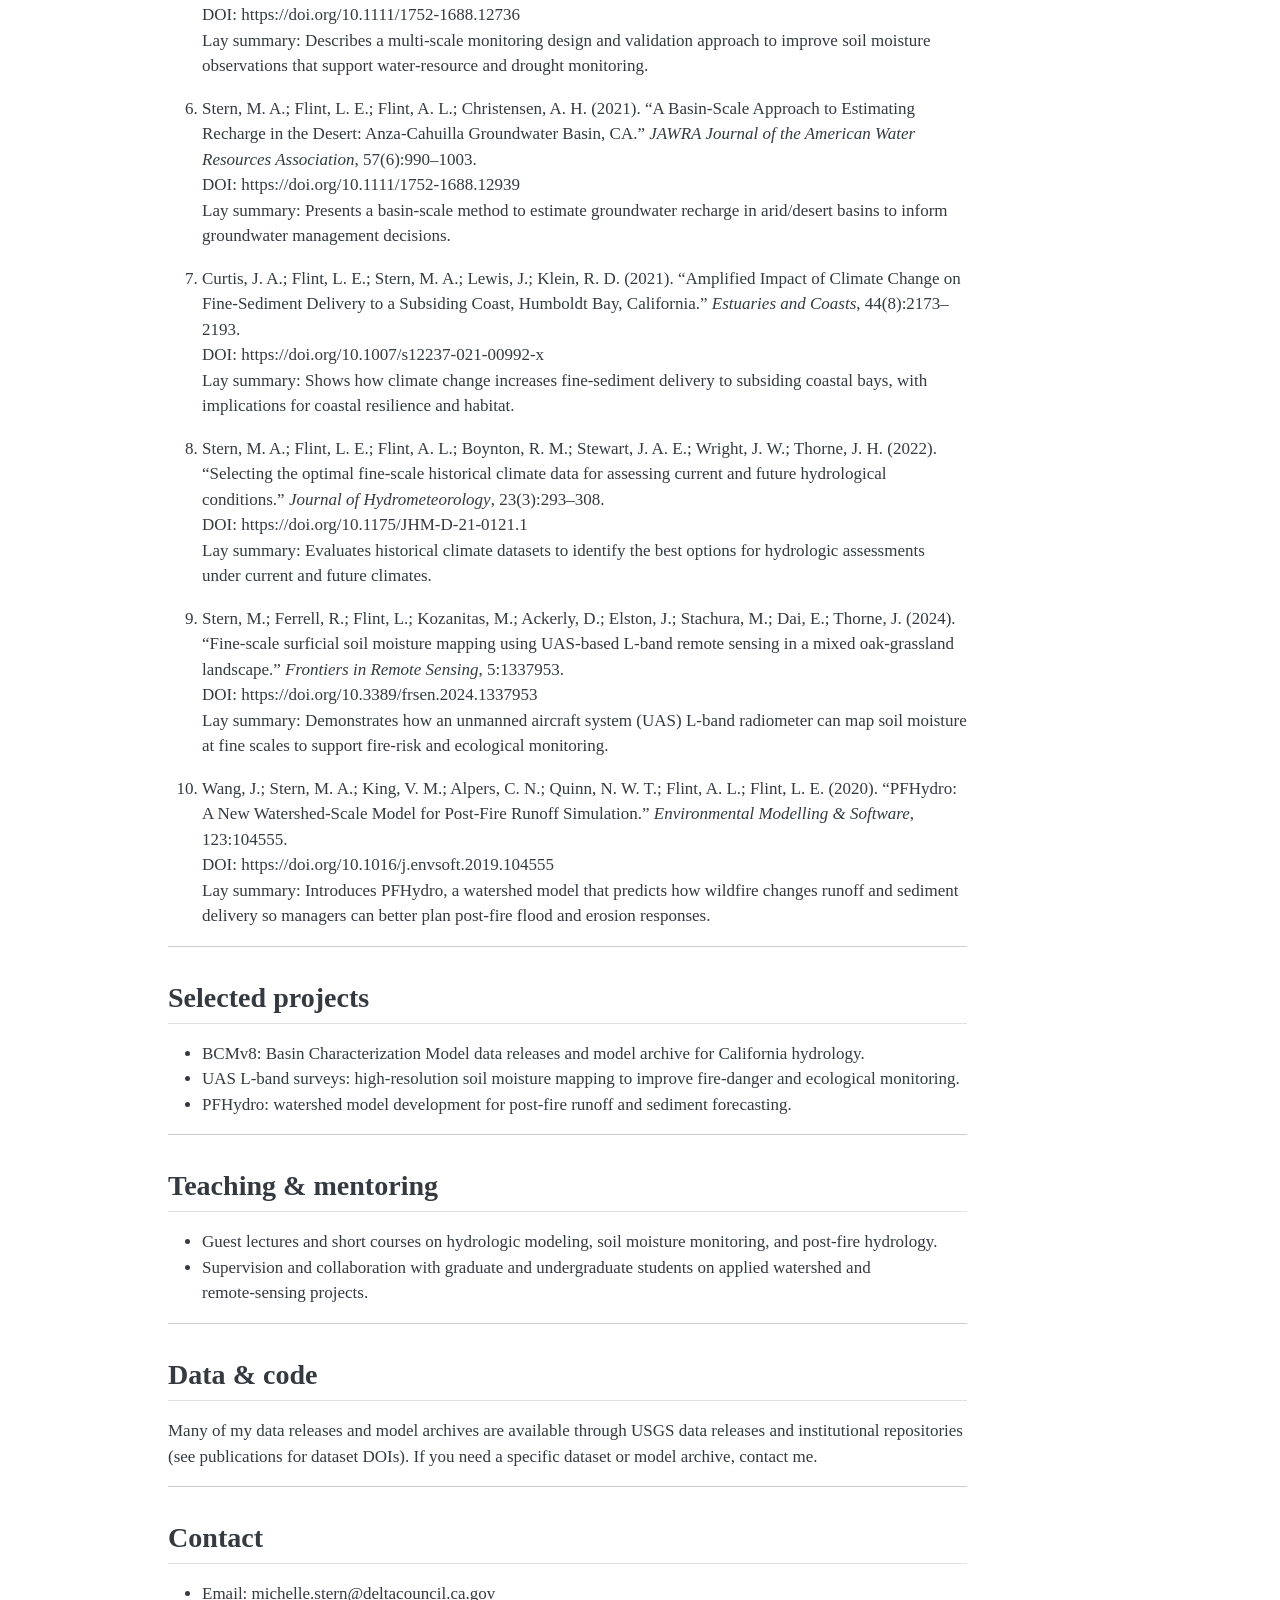
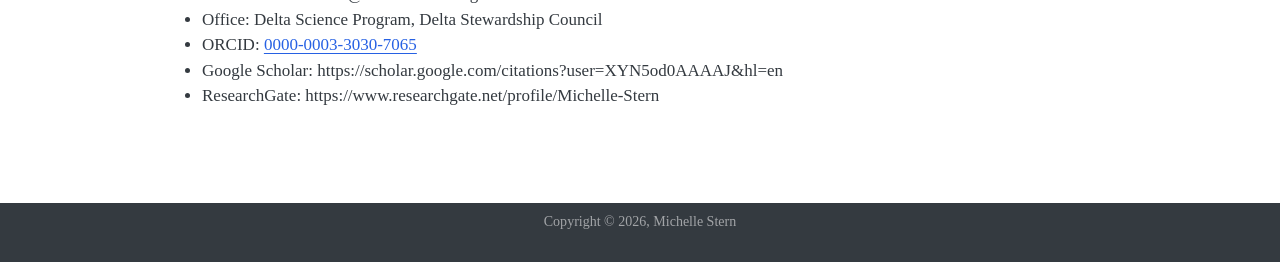
==== commit 60ec2f9a: "Built site for gh-pages" ====
--- a/index.html
+++ b/index.html
@@ -169,7 +169,7 @@
 </header>
 
 
-<p><img src="images/headshot.jpg" class="img-fluid" alt="Michelle Stern headshot" width="220"></p>
+<p><img src="images/Stern_Pic.jpg" class="img-fluid" alt="Michelle Stern headshot" width="220"></p>
 <p><strong>Michelle Stern, PhD</strong><br>
 Senior Environmental Scientist, Delta Science Program — Delta Stewardship Council<br>
 ORCID: <a href="https://orcid.org/0000-0003-3030-7065">0000-0003-3030-7065</a></p>
@@ -182,7 +182,7 @@
 </section>
 <section id="research-keywords" class="level2">
 <h2 class="anchored" data-anchor-id="research-keywords">Research keywords</h2>
-<p>hydrology • sediment transport • soil moisture • post-fire runoff • remote sensing • climate change • watershed modeling • open data • harmful algal blooms</p>
+<p>hydrology • sediment transport • soil moisture • post-fire runoff • remote sensing • climate change • watershed modeling • open data • harmful algal blooms • GIS</p>
 <hr>
 </section>
 <section id="selected-publications" class="level2">
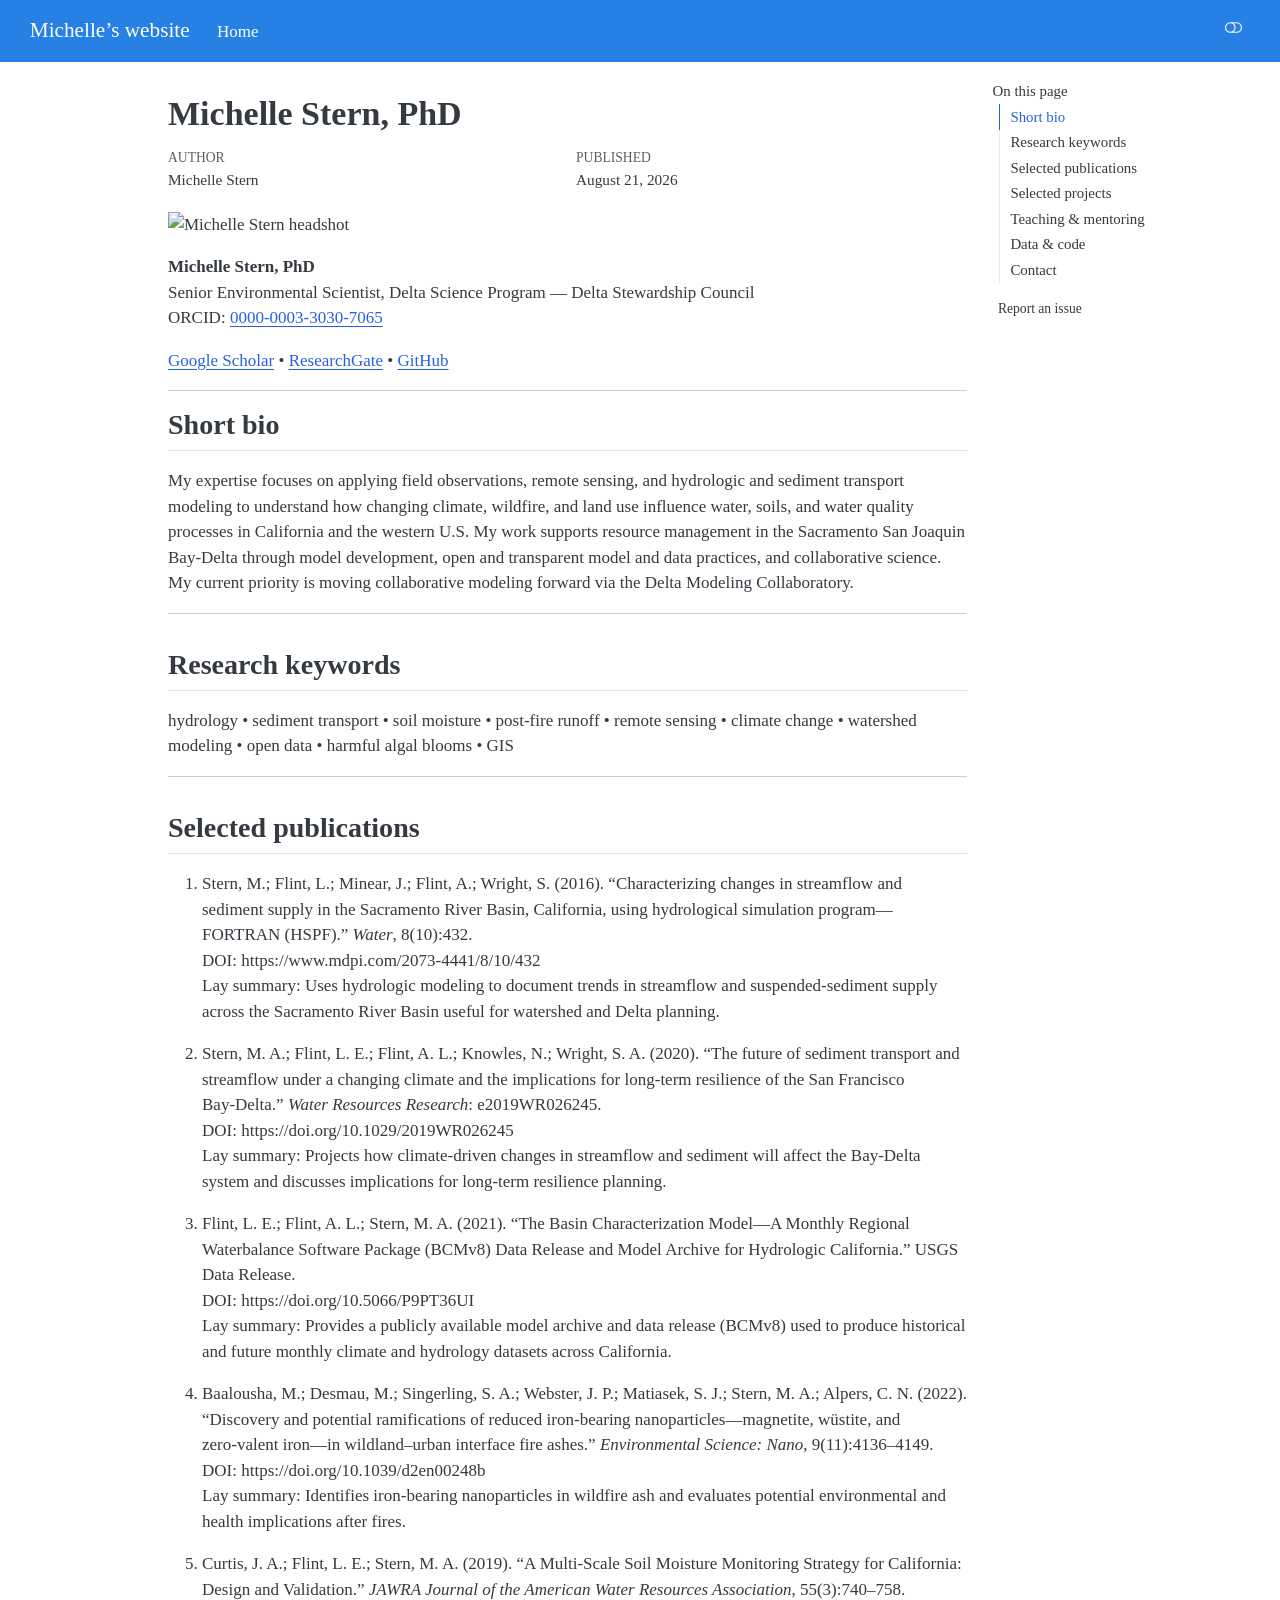
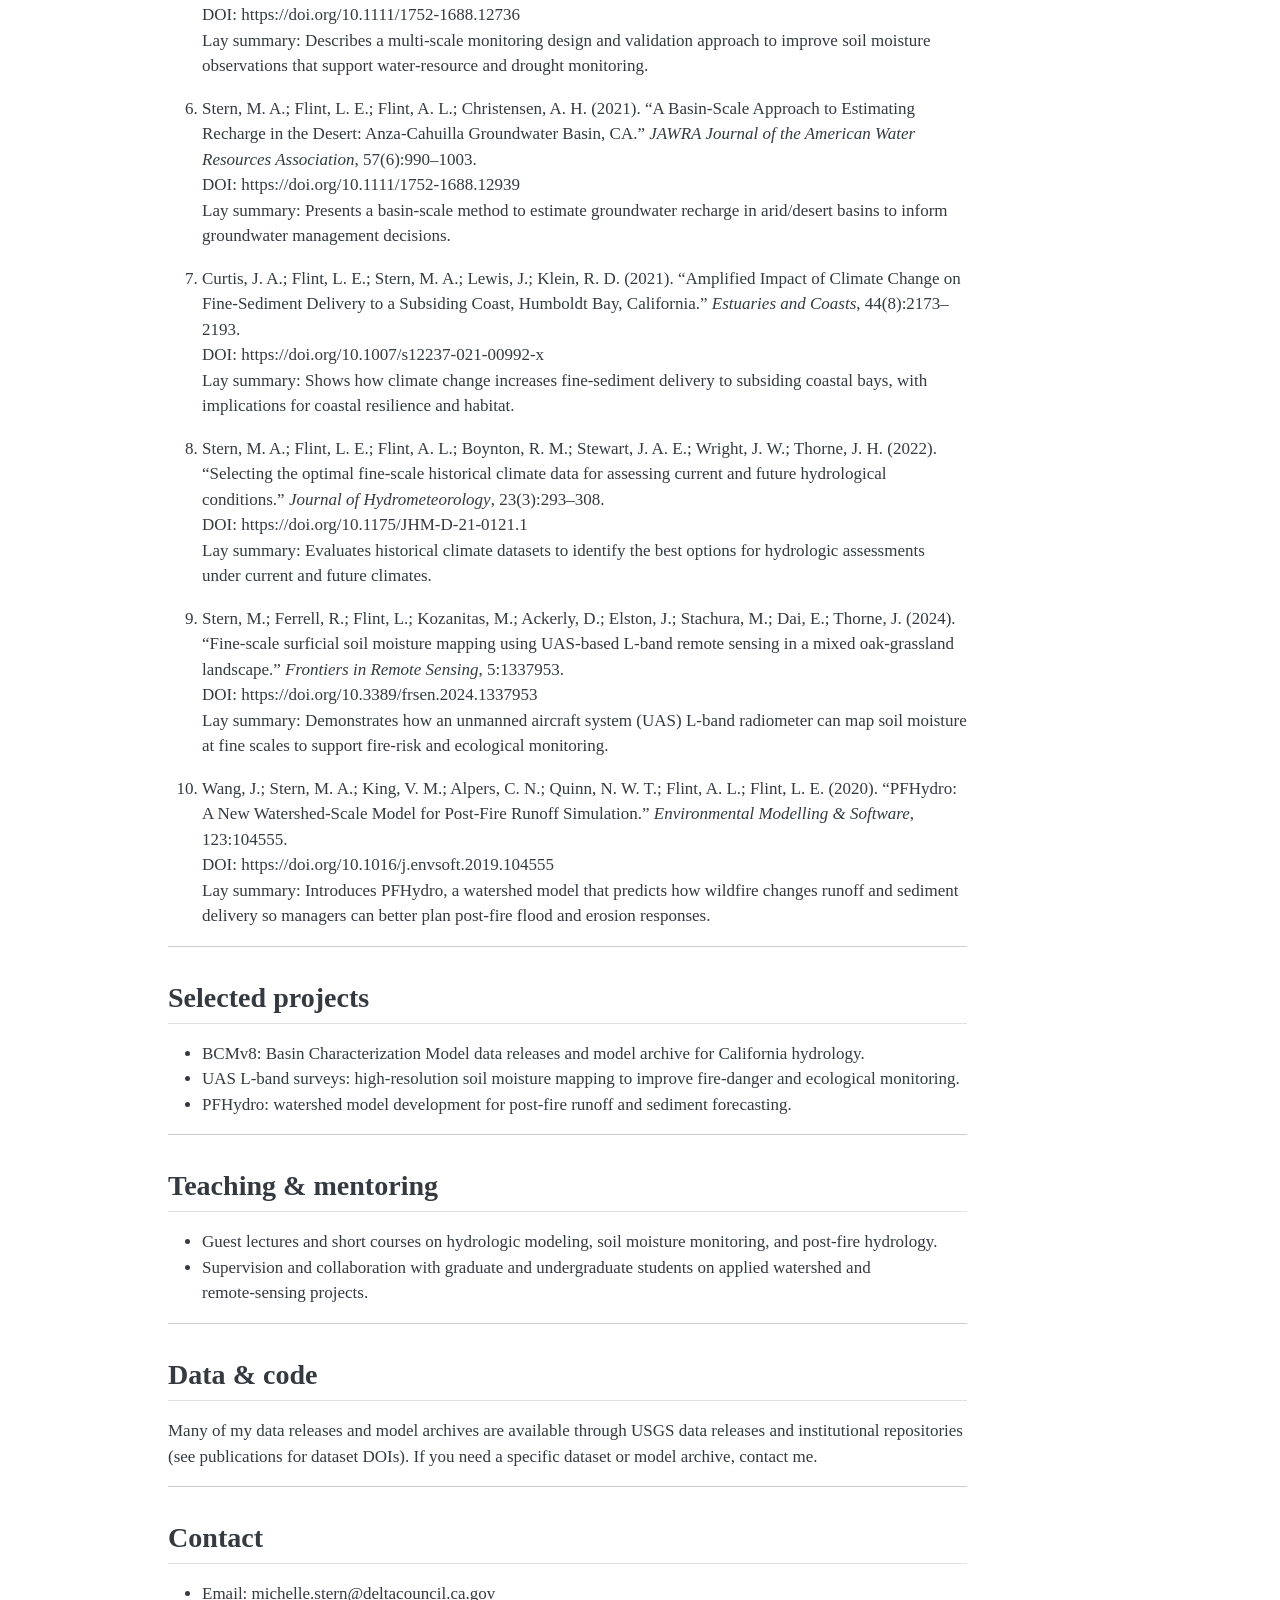
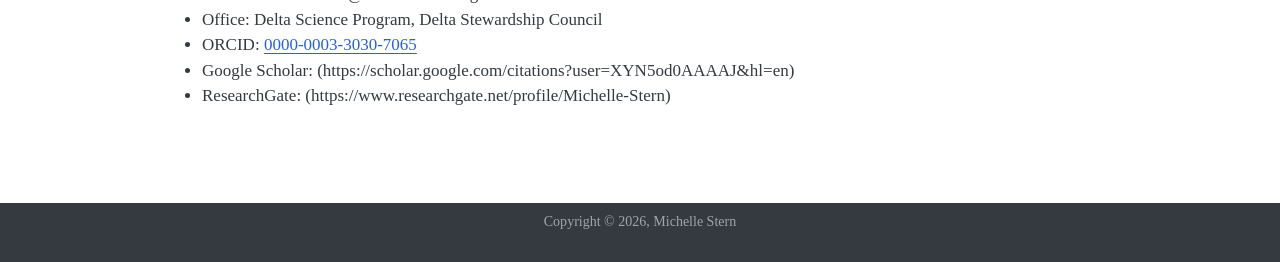
==== commit 76ccb054: "Built site for gh-pages" ====
--- a/index.html
+++ b/index.html
@@ -253,9 +253,9 @@
 </li>
 <li>ORCID: <a href="https://orcid.org/0000-0003-3030-7065">0000-0003-3030-7065</a><br>
 </li>
-<li>Google Scholar: https://scholar.google.com/citations?user=XYN5od0AAAAJ&amp;hl=en<br>
+<li>Google Scholar: (https://scholar.google.com/citations?user=XYN5od0AAAAJ&amp;hl=en)<br>
 </li>
-<li>ResearchGate: https://www.researchgate.net/profile/Michelle-Stern</li>
+<li>ResearchGate: (https://www.researchgate.net/profile/Michelle-Stern)</li>
 </ul>
 
 
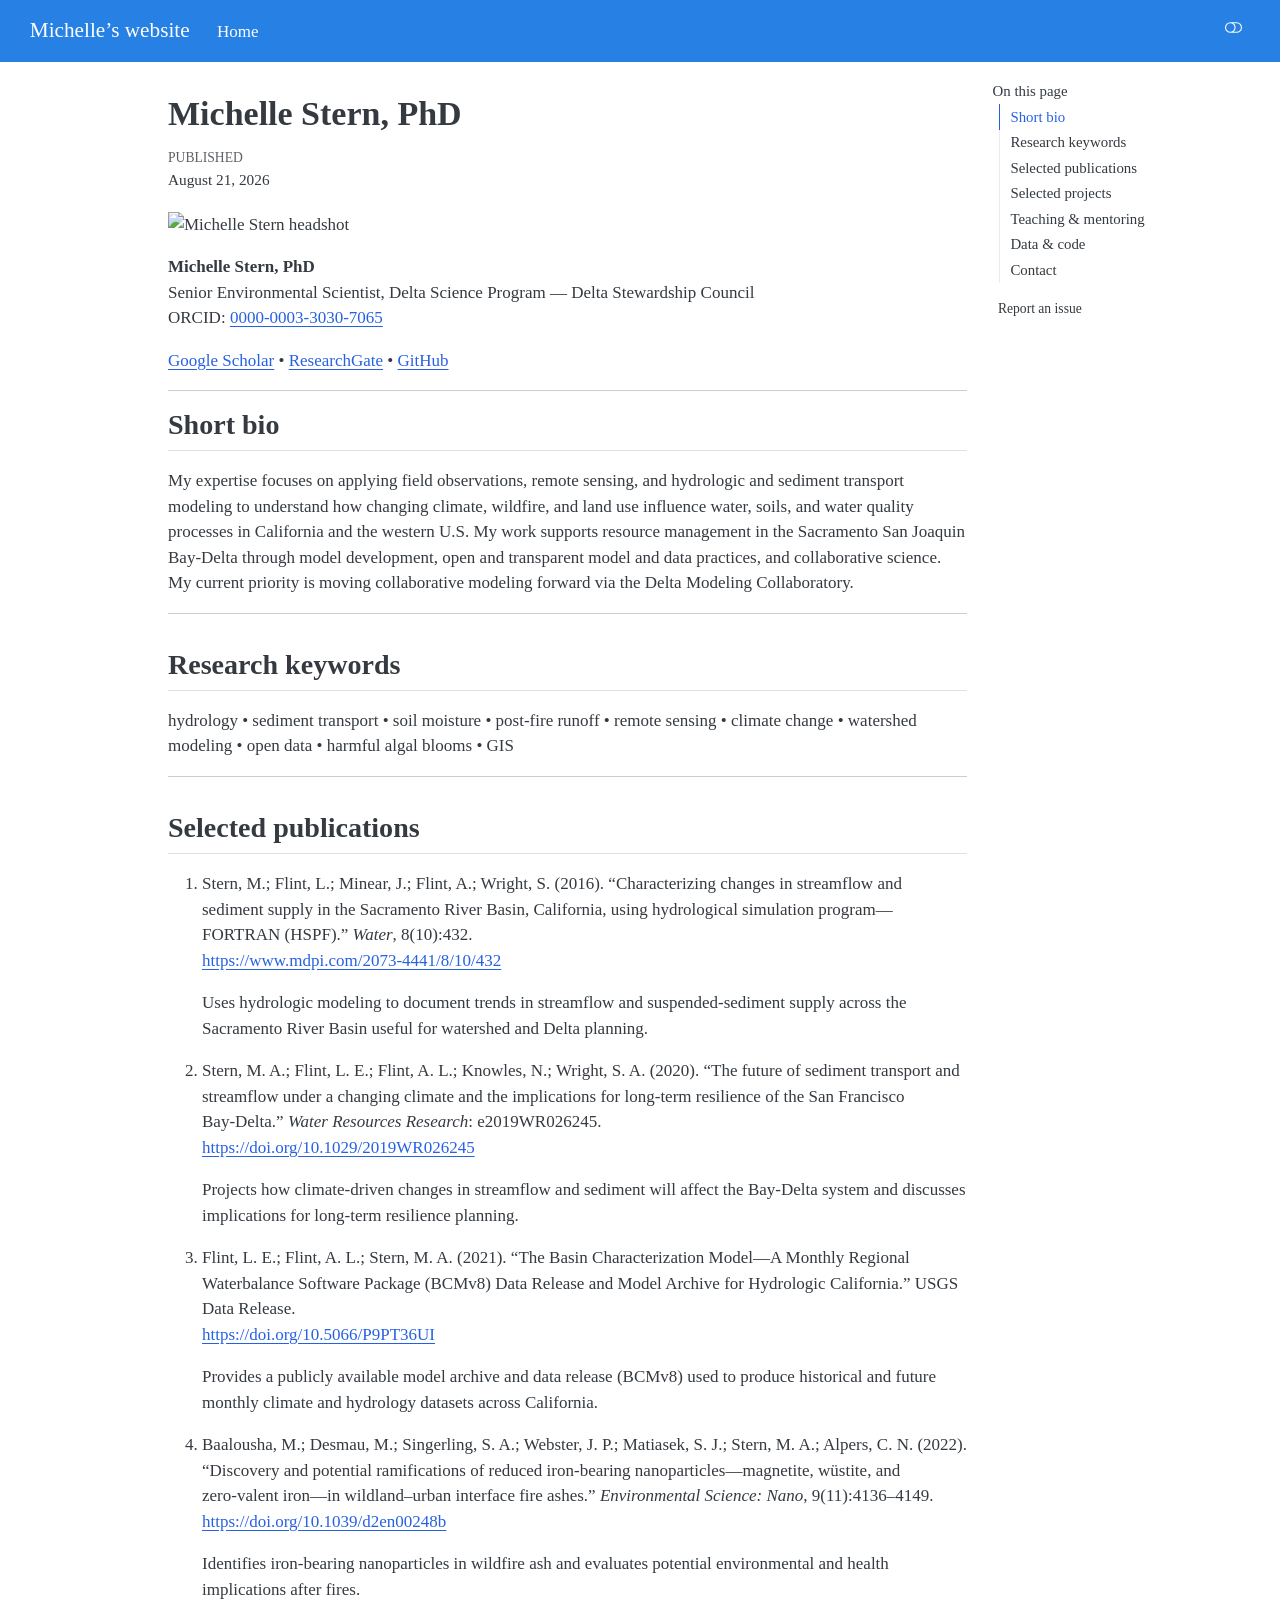
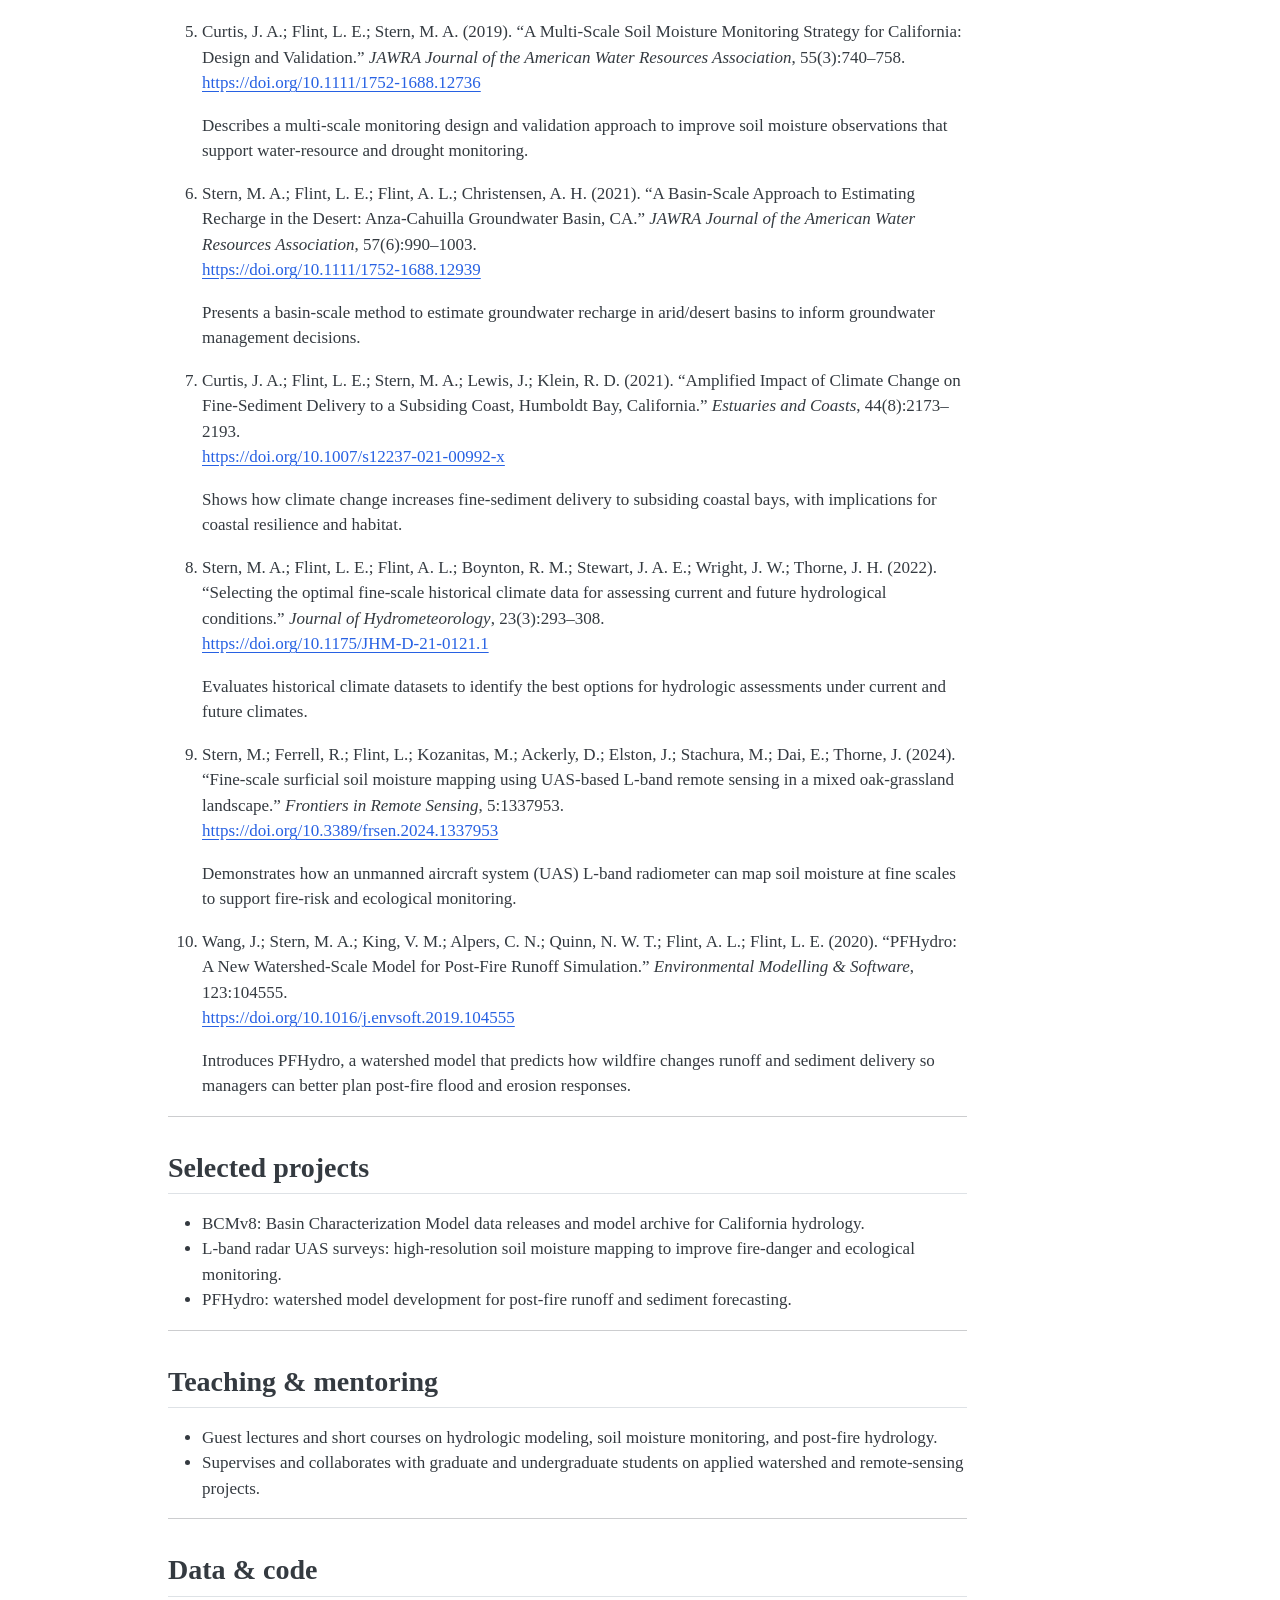
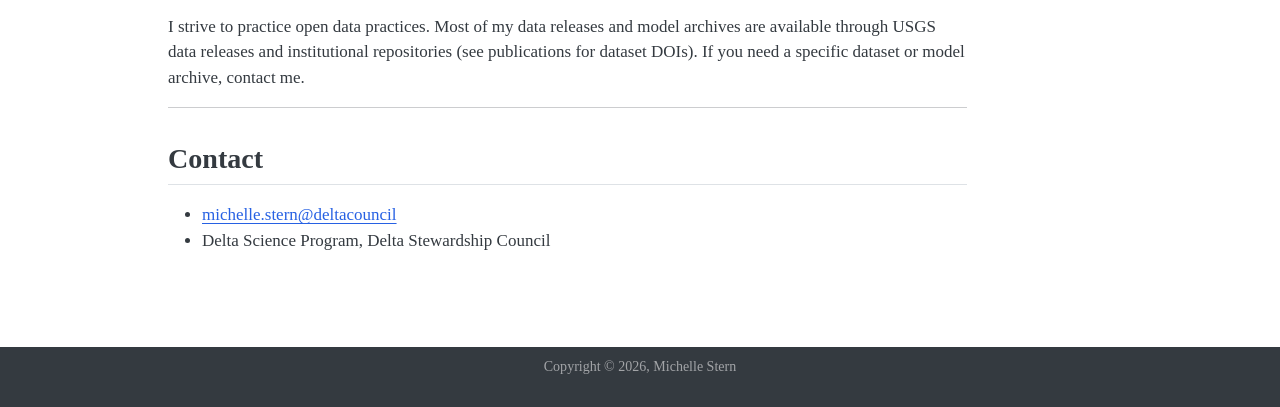
==== commit d3d6473b: "Built site for gh-pages" ====
--- a/index.html
+++ b/index.html
@@ -6,7 +6,6 @@
 
 <meta name="viewport" content="width=device-width, initial-scale=1.0, user-scalable=yes">
 
-<meta name="author" content="Michelle Stern">
 <meta name="dcterms.date" content="2026-08-21">
 
 <title>Michelle Stern, PhD – Michelle’s website</title>
@@ -147,12 +146,6 @@
 
 <div class="quarto-title-meta">
 
-    <div>
-    <div class="quarto-title-meta-heading">Author</div>
-    <div class="quarto-title-meta-contents">
-             <p>Michelle Stern </p>
-          </div>
-  </div>
     
     <div>
     <div class="quarto-title-meta-heading">Published</div>
@@ -169,7 +162,7 @@
 </header>
 
 
-<p><img src="images/Stern_Pic.jpg" class="img-fluid" alt="Michelle Stern headshot" width="220"></p>
+<p><img src="images/Stern_Pic.jpg" class="img-fluid" alt="Michelle Stern headshot" width="90"></p>
 <p><strong>Michelle Stern, PhD</strong><br>
 Senior Environmental Scientist, Delta Science Program — Delta Stewardship Council<br>
 ORCID: <a href="https://orcid.org/0000-0003-3030-7065">0000-0003-3030-7065</a></p>
@@ -189,35 +182,35 @@
 <h2 class="anchored" data-anchor-id="selected-publications">Selected publications</h2>
 <ol type="1">
 <li><p>Stern, M.; Flint, L.; Minear, J.; Flint, A.; Wright, S. (2016). “Characterizing changes in streamflow and sediment supply in the Sacramento River Basin, California, using hydrological simulation program—FORTRAN (HSPF).” <em>Water</em>, 8(10):432.<br>
-DOI: https://www.mdpi.com/2073-4441/8/10/432<br>
-Lay summary: Uses hydrologic modeling to document trends in streamflow and suspended-sediment supply across the Sacramento River Basin useful for watershed and Delta planning.</p></li>
+<a href="https://www.mdpi.com/2073-4441/8/10/432">https://www.mdpi.com/2073-4441/8/10/432</a></p>
+<p>Uses hydrologic modeling to document trends in streamflow and suspended-sediment supply across the Sacramento River Basin useful for watershed and Delta planning.</p></li>
 <li><p>Stern, M. A.; Flint, L. E.; Flint, A. L.; Knowles, N.; Wright, S. A. (2020). “The future of sediment transport and streamflow under a changing climate and the implications for long‑term resilience of the San Francisco Bay‑Delta.” <em>Water Resources Research</em>: e2019WR026245.<br>
-DOI: https://doi.org/10.1029/2019WR026245<br>
-Lay summary: Projects how climate-driven changes in streamflow and sediment will affect the Bay‑Delta system and discusses implications for long‑term resilience planning.</p></li>
+<a href="https://doi.org/10.1029/2019WR026245">https://doi.org/10.1029/2019WR026245</a></p>
+<p>Projects how climate-driven changes in streamflow and sediment will affect the Bay‑Delta system and discusses implications for long‑term resilience planning.</p></li>
 <li><p>Flint, L. E.; Flint, A. L.; Stern, M. A. (2021). “The Basin Characterization Model—A Monthly Regional Waterbalance Software Package (BCMv8) Data Release and Model Archive for Hydrologic California.” USGS Data Release.<br>
-DOI: https://doi.org/10.5066/P9PT36UI<br>
-Lay summary: Provides a publicly available model archive and data release (BCMv8) used to produce historical and future monthly climate and hydrology datasets across California.</p></li>
+<a href="https://doi.org/10.5066/P9PT36UI">https://doi.org/10.5066/P9PT36UI</a></p>
+<p>Provides a publicly available model archive and data release (BCMv8) used to produce historical and future monthly climate and hydrology datasets across California.</p></li>
 <li><p>Baalousha, M.; Desmau, M.; Singerling, S. A.; Webster, J. P.; Matiasek, S. J.; Stern, M. A.; Alpers, C. N. (2022). “Discovery and potential ramifications of reduced iron‑bearing nanoparticles—magnetite, wüstite, and zero‑valent iron—in wildland–urban interface fire ashes.” <em>Environmental Science: Nano</em>, 9(11):4136–4149.<br>
-DOI: https://doi.org/10.1039/d2en00248b<br>
-Lay summary: Identifies iron‑bearing nanoparticles in wildfire ash and evaluates potential environmental and health implications after fires.</p></li>
+<a href="https://doi.org/10.1039/d2en00248b">https://doi.org/10.1039/d2en00248b</a></p>
+<p>Identifies iron‑bearing nanoparticles in wildfire ash and evaluates potential environmental and health implications after fires.</p></li>
 <li><p>Curtis, J. A.; Flint, L. E.; Stern, M. A. (2019). “A Multi‑Scale Soil Moisture Monitoring Strategy for California: Design and Validation.” <em>JAWRA Journal of the American Water Resources Association</em>, 55(3):740–758.<br>
-DOI: https://doi.org/10.1111/1752-1688.12736<br>
-Lay summary: Describes a multi‑scale monitoring design and validation approach to improve soil moisture observations that support water‑resource and drought monitoring.</p></li>
+<a href="https://doi.org/10.1111/1752-1688.12736">https://doi.org/10.1111/1752-1688.12736</a></p>
+<p>Describes a multi‑scale monitoring design and validation approach to improve soil moisture observations that support water‑resource and drought monitoring.</p></li>
 <li><p>Stern, M. A.; Flint, L. E.; Flint, A. L.; Christensen, A. H. (2021). “A Basin‑Scale Approach to Estimating Recharge in the Desert: Anza‑Cahuilla Groundwater Basin, CA.” <em>JAWRA Journal of the American Water Resources Association</em>, 57(6):990–1003.<br>
-DOI: https://doi.org/10.1111/1752-1688.12939<br>
-Lay summary: Presents a basin‑scale method to estimate groundwater recharge in arid/desert basins to inform groundwater management decisions.</p></li>
+<a href="https://doi.org/10.1111/1752-1688.12939">https://doi.org/10.1111/1752-1688.12939</a></p>
+<p>Presents a basin‑scale method to estimate groundwater recharge in arid/desert basins to inform groundwater management decisions.</p></li>
 <li><p>Curtis, J. A.; Flint, L. E.; Stern, M. A.; Lewis, J.; Klein, R. D. (2021). “Amplified Impact of Climate Change on Fine‑Sediment Delivery to a Subsiding Coast, Humboldt Bay, California.” <em>Estuaries and Coasts</em>, 44(8):2173–2193.<br>
-DOI: https://doi.org/10.1007/s12237-021-00992-x<br>
-Lay summary: Shows how climate change increases fine‑sediment delivery to subsiding coastal bays, with implications for coastal resilience and habitat.</p></li>
+<a href="https://doi.org/10.1007/s12237-021-00992-x">https://doi.org/10.1007/s12237-021-00992-x</a></p>
+<p>Shows how climate change increases fine‑sediment delivery to subsiding coastal bays, with implications for coastal resilience and habitat.</p></li>
 <li><p>Stern, M. A.; Flint, L. E.; Flint, A. L.; Boynton, R. M.; Stewart, J. A. E.; Wright, J. W.; Thorne, J. H. (2022). “Selecting the optimal fine‑scale historical climate data for assessing current and future hydrological conditions.” <em>Journal of Hydrometeorology</em>, 23(3):293–308.<br>
-DOI: https://doi.org/10.1175/JHM-D-21-0121.1<br>
-Lay summary: Evaluates historical climate datasets to identify the best options for hydrologic assessments under current and future climates.</p></li>
+<a href="https://doi.org/10.1175/JHM-D-21-0121.1">https://doi.org/10.1175/JHM-D-21-0121.1</a></p>
+<p>Evaluates historical climate datasets to identify the best options for hydrologic assessments under current and future climates.</p></li>
 <li><p>Stern, M.; Ferrell, R.; Flint, L.; Kozanitas, M.; Ackerly, D.; Elston, J.; Stachura, M.; Dai, E.; Thorne, J. (2024). “Fine‑scale surficial soil moisture mapping using UAS‑based L‑band remote sensing in a mixed oak‑grassland landscape.” <em>Frontiers in Remote Sensing</em>, 5:1337953.<br>
-DOI: https://doi.org/10.3389/frsen.2024.1337953<br>
-Lay summary: Demonstrates how an unmanned aircraft system (UAS) L‑band radiometer can map soil moisture at fine scales to support fire‑risk and ecological monitoring.</p></li>
+<a href="https://doi.org/10.3389/frsen.2024.1337953">https://doi.org/10.3389/frsen.2024.1337953</a></p>
+<p>Demonstrates how an unmanned aircraft system (UAS) L‑band radiometer can map soil moisture at fine scales to support fire‑risk and ecological monitoring.</p></li>
 <li><p>Wang, J.; Stern, M. A.; King, V. M.; Alpers, C. N.; Quinn, N. W. T.; Flint, A. L.; Flint, L. E. (2020). “PFHydro: A New Watershed-Scale Model for Post-Fire Runoff Simulation.” <em>Environmental Modelling &amp; Software</em>, 123:104555.<br>
-DOI: https://doi.org/10.1016/j.envsoft.2019.104555<br>
-Lay summary: Introduces PFHydro, a watershed model that predicts how wildfire changes runoff and sediment delivery so managers can better plan post-fire flood and erosion responses.</p></li>
+<a href="https://doi.org/10.1016/j.envsoft.2019.104555">https://doi.org/10.1016/j.envsoft.2019.104555</a></p>
+<p>Introduces PFHydro, a watershed model that predicts how wildfire changes runoff and sediment delivery so managers can better plan post-fire flood and erosion responses.</p></li>
 </ol>
 <hr>
 </section>
@@ -226,7 +219,7 @@
 <ul>
 <li>BCMv8: Basin Characterization Model data releases and model archive for California hydrology.<br>
 </li>
-<li>UAS L‑band surveys: high‑resolution soil moisture mapping to improve fire‑danger and ecological monitoring.</li>
+<li>L‑band radar UAS surveys: high‑resolution soil moisture mapping to improve fire‑danger and ecological monitoring.</li>
 <li>PFHydro: watershed model development for post‑fire runoff and sediment forecasting.</li>
 </ul>
 <hr>
@@ -236,26 +229,20 @@
 <ul>
 <li>Guest lectures and short courses on hydrologic modeling, soil moisture monitoring, and post‑fire hydrology.<br>
 </li>
-<li>Supervision and collaboration with graduate and undergraduate students on applied watershed and remote‑sensing projects.</li>
+<li>Supervises and collaborates with graduate and undergraduate students on applied watershed and remote‑sensing projects.</li>
 </ul>
 <hr>
 </section>
 <section id="data-code" class="level2">
 <h2 class="anchored" data-anchor-id="data-code">Data &amp; code</h2>
-<p>Many of my data releases and model archives are available through USGS data releases and institutional repositories (see publications for dataset DOIs). If you need a specific dataset or model archive, contact me.</p>
+<p>I strive to practice open data practices. Most of my data releases and model archives are available through USGS data releases and institutional repositories (see publications for dataset DOIs). If you need a specific dataset or model archive, contact me.</p>
 <hr>
 </section>
 <section id="contact" class="level2">
 <h2 class="anchored" data-anchor-id="contact">Contact</h2>
 <ul>
-<li>Email: michelle.stern@deltacouncil.ca.gov</li>
-<li>Office: Delta Science Program, Delta Stewardship Council<br>
-</li>
-<li>ORCID: <a href="https://orcid.org/0000-0003-3030-7065">0000-0003-3030-7065</a><br>
-</li>
-<li>Google Scholar: (https://scholar.google.com/citations?user=XYN5od0AAAAJ&amp;hl=en)<br>
-</li>
-<li>ResearchGate: (https://www.researchgate.net/profile/Michelle-Stern)</li>
+<li><a href="michelle.stern@deltacouncil.ca.gov">michelle.stern@deltacouncil</a></li>
+<li>Delta Science Program, Delta Stewardship Council</li>
 </ul>
 
 
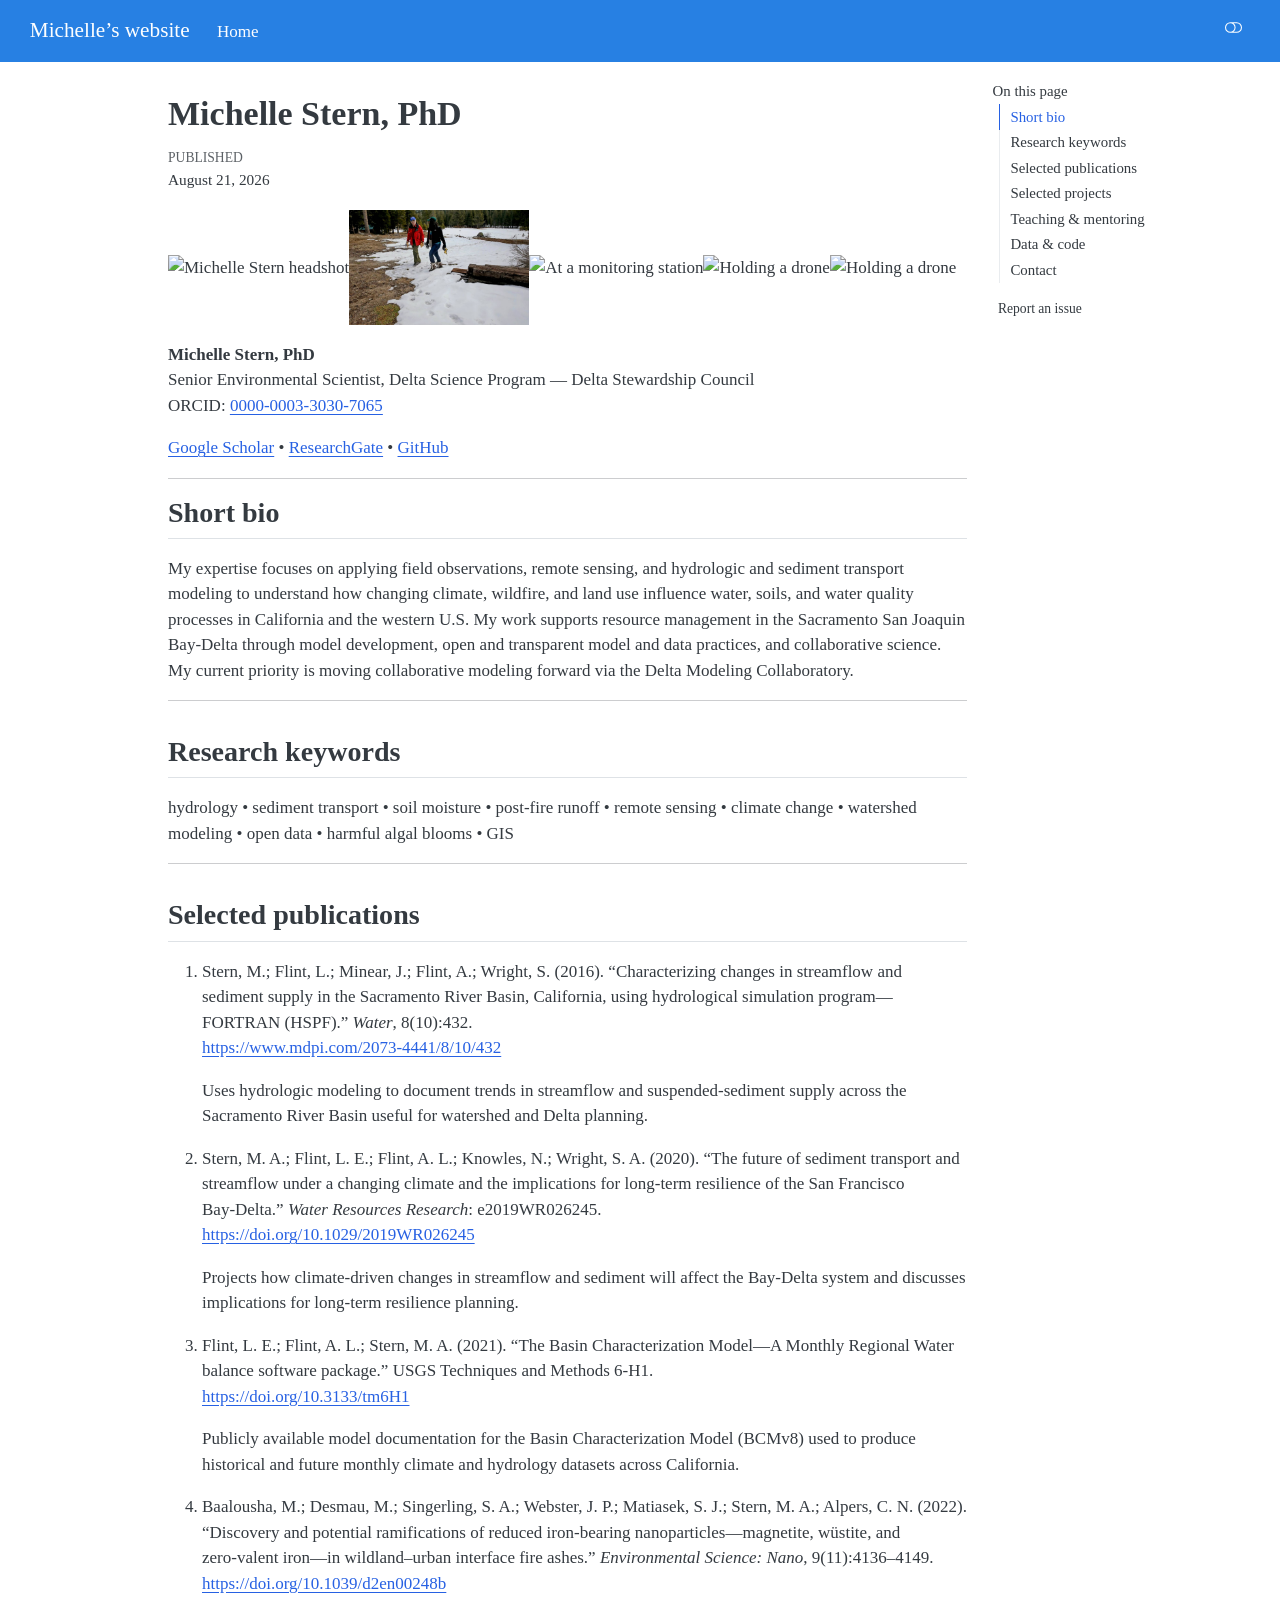
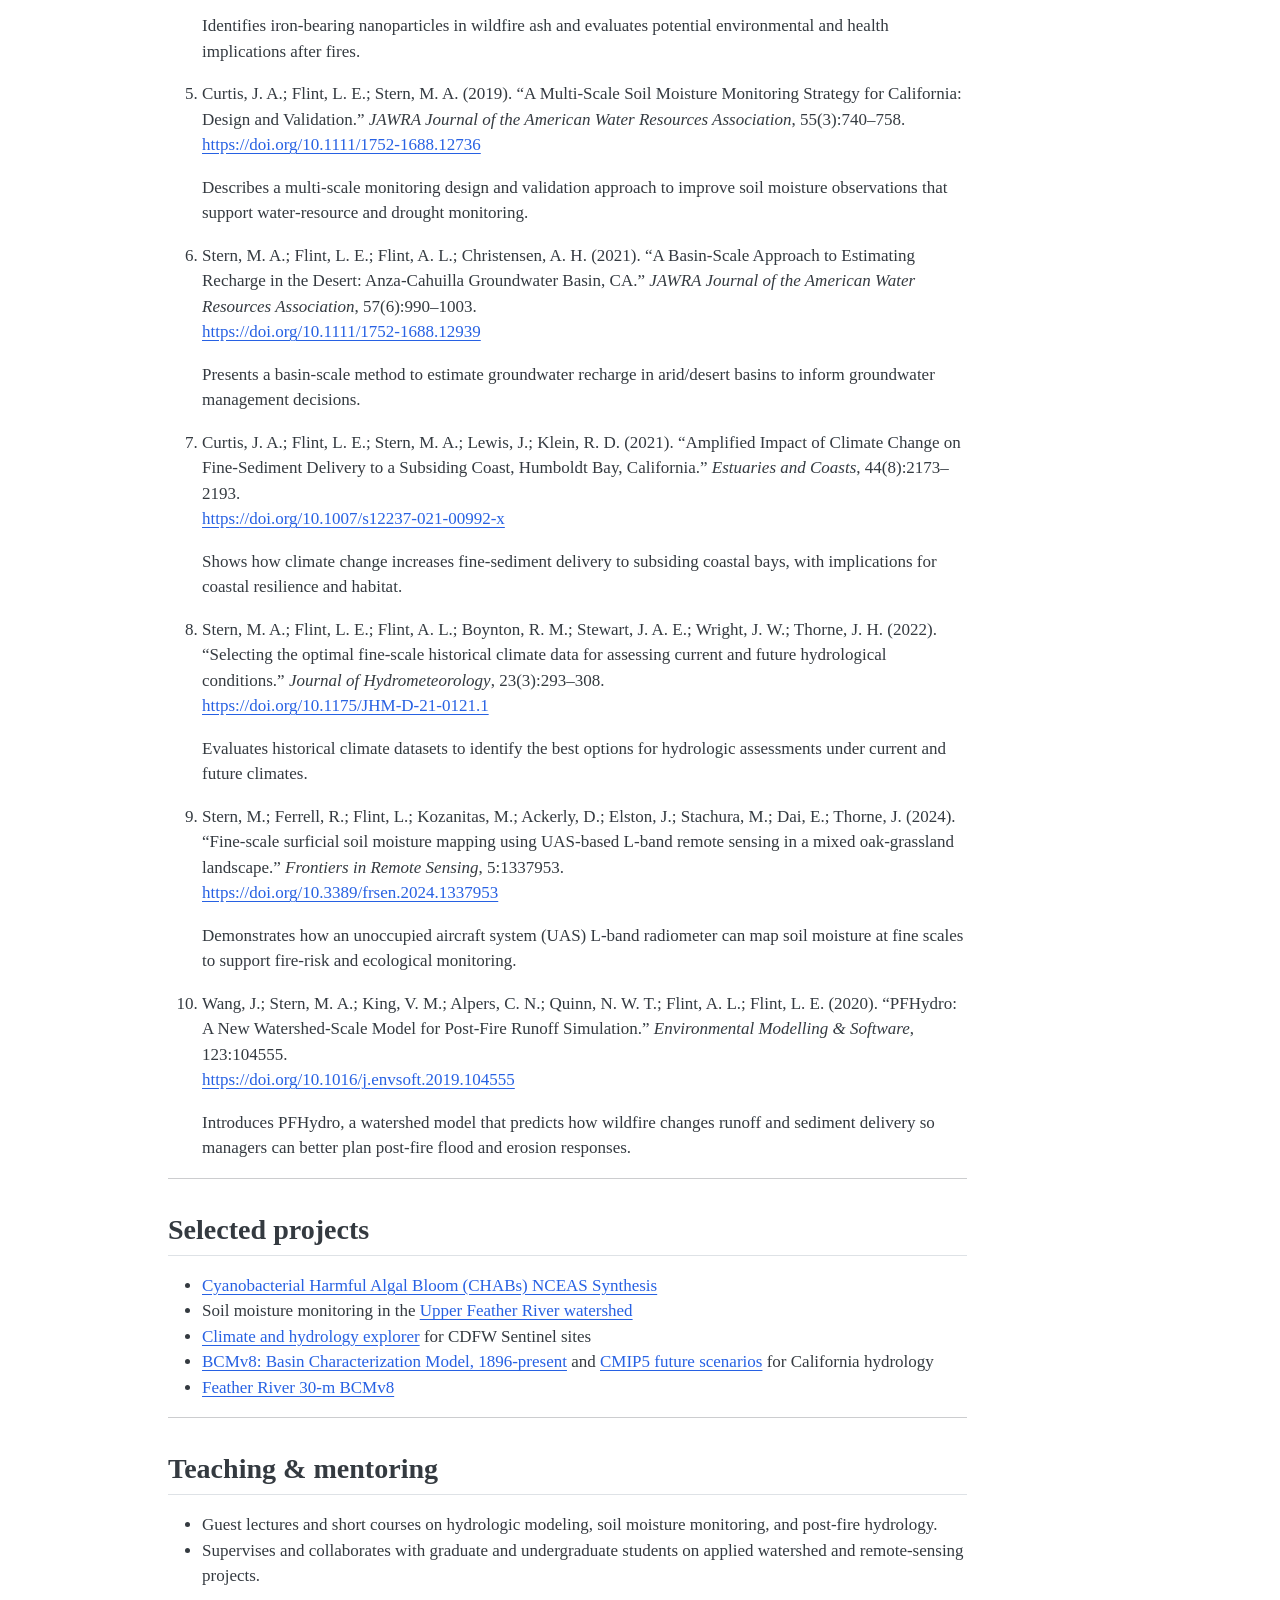
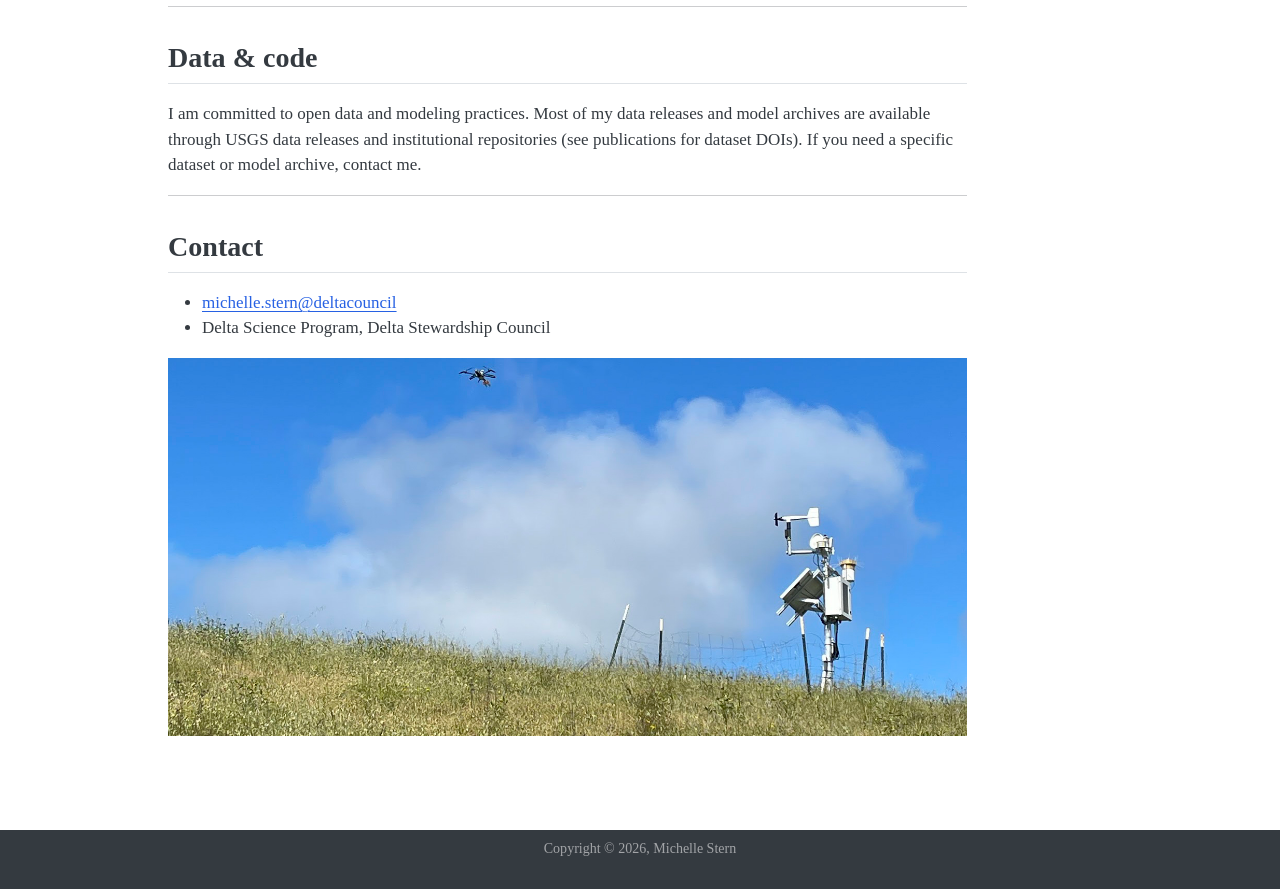
==== commit 232f7f66: "Built site for gh-pages" ====
--- a/index.html
+++ b/index.html
@@ -162,7 +162,7 @@
 </header>
 
 
-<p><img src="images/Stern_Pic.jpg" class="img-fluid" alt="Michelle Stern headshot" width="90"></p>
+<p><img src="images/Stern_Pic.jpg" class="img-fluid" alt="Michelle Stern headshot" width="90"><img src="images/SFC2.jpg" class="img-fluid" alt="Walking on snow" width="180"><img src="images/Yosemite.jpg" class="img-fluid" alt="At a monitoring station" width="85"><img src="images/Drone.jpg" class="img-fluid" alt="Holding a drone" width="152"><img src="images/Soilmoisture.jpg" class="img-fluid" alt="Holding a drone" width="85"></p>
 <p><strong>Michelle Stern, PhD</strong><br>
 Senior Environmental Scientist, Delta Science Program — Delta Stewardship Council<br>
 ORCID: <a href="https://orcid.org/0000-0003-3030-7065">0000-0003-3030-7065</a></p>
@@ -187,9 +187,9 @@
 <li><p>Stern, M. A.; Flint, L. E.; Flint, A. L.; Knowles, N.; Wright, S. A. (2020). “The future of sediment transport and streamflow under a changing climate and the implications for long‑term resilience of the San Francisco Bay‑Delta.” <em>Water Resources Research</em>: e2019WR026245.<br>
 <a href="https://doi.org/10.1029/2019WR026245">https://doi.org/10.1029/2019WR026245</a></p>
 <p>Projects how climate-driven changes in streamflow and sediment will affect the Bay‑Delta system and discusses implications for long‑term resilience planning.</p></li>
-<li><p>Flint, L. E.; Flint, A. L.; Stern, M. A. (2021). “The Basin Characterization Model—A Monthly Regional Waterbalance Software Package (BCMv8) Data Release and Model Archive for Hydrologic California.” USGS Data Release.<br>
-<a href="https://doi.org/10.5066/P9PT36UI">https://doi.org/10.5066/P9PT36UI</a></p>
-<p>Provides a publicly available model archive and data release (BCMv8) used to produce historical and future monthly climate and hydrology datasets across California.</p></li>
+<li><p>Flint, L. E.; Flint, A. L.; Stern, M. A. (2021). “The Basin Characterization Model—A Monthly Regional Water balance software package.” USGS Techniques and Methods 6-H1.<br>
+<a href="https://doi.org/10.3133/tm6H1">https://doi.org/10.3133/tm6H1</a></p>
+<p>Publicly available model documentation for the Basin Characterization Model (BCMv8) used to produce historical and future monthly climate and hydrology datasets across California.</p></li>
 <li><p>Baalousha, M.; Desmau, M.; Singerling, S. A.; Webster, J. P.; Matiasek, S. J.; Stern, M. A.; Alpers, C. N. (2022). “Discovery and potential ramifications of reduced iron‑bearing nanoparticles—magnetite, wüstite, and zero‑valent iron—in wildland–urban interface fire ashes.” <em>Environmental Science: Nano</em>, 9(11):4136–4149.<br>
 <a href="https://doi.org/10.1039/d2en00248b">https://doi.org/10.1039/d2en00248b</a></p>
 <p>Identifies iron‑bearing nanoparticles in wildfire ash and evaluates potential environmental and health implications after fires.</p></li>
@@ -207,7 +207,7 @@
 <p>Evaluates historical climate datasets to identify the best options for hydrologic assessments under current and future climates.</p></li>
 <li><p>Stern, M.; Ferrell, R.; Flint, L.; Kozanitas, M.; Ackerly, D.; Elston, J.; Stachura, M.; Dai, E.; Thorne, J. (2024). “Fine‑scale surficial soil moisture mapping using UAS‑based L‑band remote sensing in a mixed oak‑grassland landscape.” <em>Frontiers in Remote Sensing</em>, 5:1337953.<br>
 <a href="https://doi.org/10.3389/frsen.2024.1337953">https://doi.org/10.3389/frsen.2024.1337953</a></p>
-<p>Demonstrates how an unmanned aircraft system (UAS) L‑band radiometer can map soil moisture at fine scales to support fire‑risk and ecological monitoring.</p></li>
+<p>Demonstrates how an unoccupied aircraft system (UAS) L‑band radiometer can map soil moisture at fine scales to support fire‑risk and ecological monitoring.</p></li>
 <li><p>Wang, J.; Stern, M. A.; King, V. M.; Alpers, C. N.; Quinn, N. W. T.; Flint, A. L.; Flint, L. E. (2020). “PFHydro: A New Watershed-Scale Model for Post-Fire Runoff Simulation.” <em>Environmental Modelling &amp; Software</em>, 123:104555.<br>
 <a href="https://doi.org/10.1016/j.envsoft.2019.104555">https://doi.org/10.1016/j.envsoft.2019.104555</a></p>
 <p>Introduces PFHydro, a watershed model that predicts how wildfire changes runoff and sediment delivery so managers can better plan post-fire flood and erosion responses.</p></li>
@@ -217,10 +217,11 @@
 <section id="selected-projects" class="level2">
 <h2 class="anchored" data-anchor-id="selected-projects">Selected projects</h2>
 <ul>
-<li>BCMv8: Basin Characterization Model data releases and model archive for California hydrology.<br>
-</li>
-<li>L‑band radar UAS surveys: high‑resolution soil moisture mapping to improve fire‑danger and ecological monitoring.</li>
-<li>PFHydro: watershed model development for post‑fire runoff and sediment forecasting.</li>
+<li><a href="https://delta-stewardship-council.github.io/swg-26-chab/">Cyanobacterial Harmful Algal Bloom (CHABs) NCEAS Synthesis</a></li>
+<li>Soil moisture monitoring in the <a href="https://ca.water.usgs.gov/upper-feather-river-watershed/">Upper Feather River watershed</a></li>
+<li><a href="https://ca.water.usgs.gov/projects/cdfw-climate-hydrology-explorer">Climate and hydrology explorer</a> for CDFW Sentinel sites</li>
+<li><a href="https://www.sciencebase.gov/catalog/item/5f29c62d82cef313ed9edb39">BCMv8: Basin Characterization Model, 1896-present</a> and <a href="https://www.sciencebase.gov/catalog/item/61e069f3d34e8911d9fe9dba">CMIP5 future scenarios</a> for California hydrology</li>
+<li><a href="https://www.sciencebase.gov/catalog/item/686f08f2d4be020e5c01cbbe">Feather River 30-m BCMv8</a></li>
 </ul>
 <hr>
 </section>
@@ -235,7 +236,7 @@
 </section>
 <section id="data-code" class="level2">
 <h2 class="anchored" data-anchor-id="data-code">Data &amp; code</h2>
-<p>I strive to practice open data practices. Most of my data releases and model archives are available through USGS data releases and institutional repositories (see publications for dataset DOIs). If you need a specific dataset or model archive, contact me.</p>
+<p>I am committed to open data and modeling practices. Most of my data releases and model archives are available through USGS data releases and institutional repositories (see publications for dataset DOIs). If you need a specific dataset or model archive, contact me.</p>
 <hr>
 </section>
 <section id="contact" class="level2">
@@ -244,6 +245,9 @@
 <li><a href="michelle.stern@deltacouncil.ca.gov">michelle.stern@deltacouncil</a></li>
 <li>Delta Science Program, Delta Stewardship Council</li>
 </ul>
+<figure class="banner-figure figure" aria-label="Monitoring site and a drone flying overhead">
+<img src="images/Monitoring.jpg" alt="Aerial view of watershed" style="width:100%;height:auto;display:block;" class="figure-img">
+</figure>
 
 
 </section>
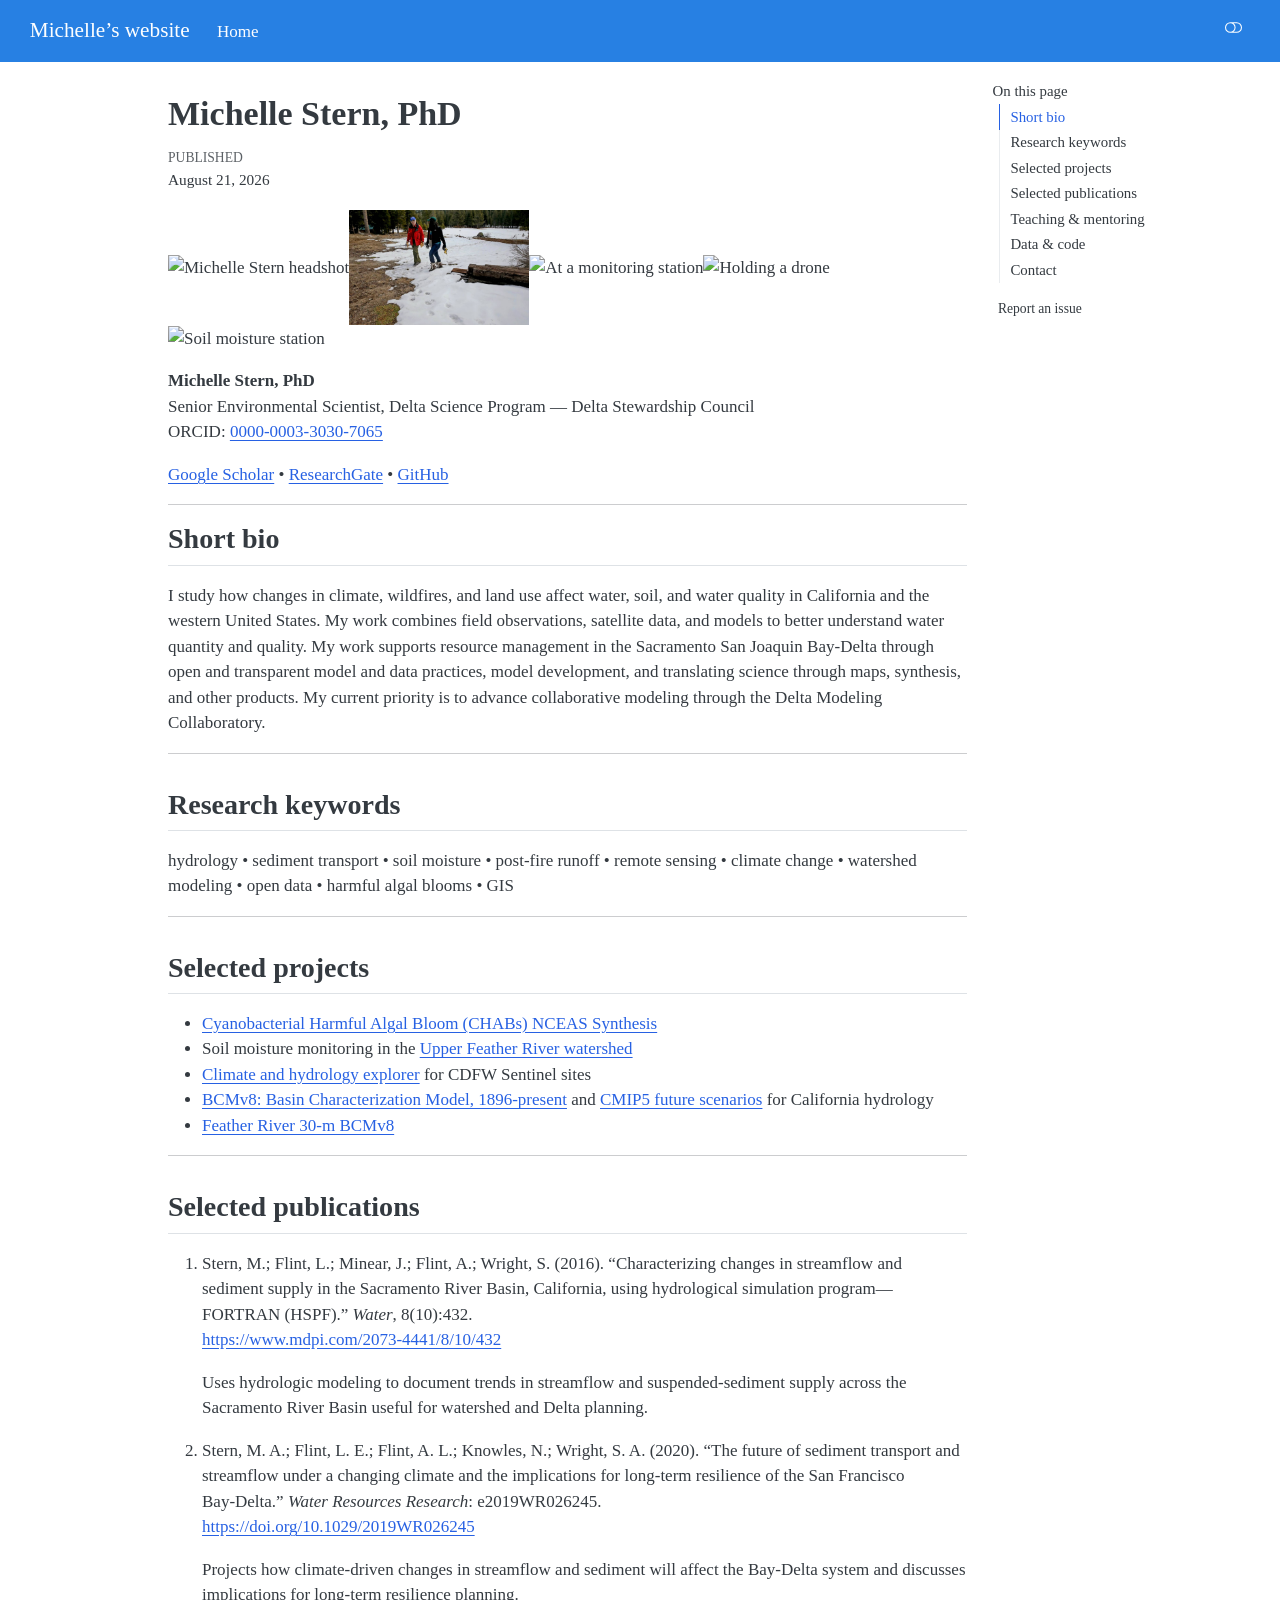
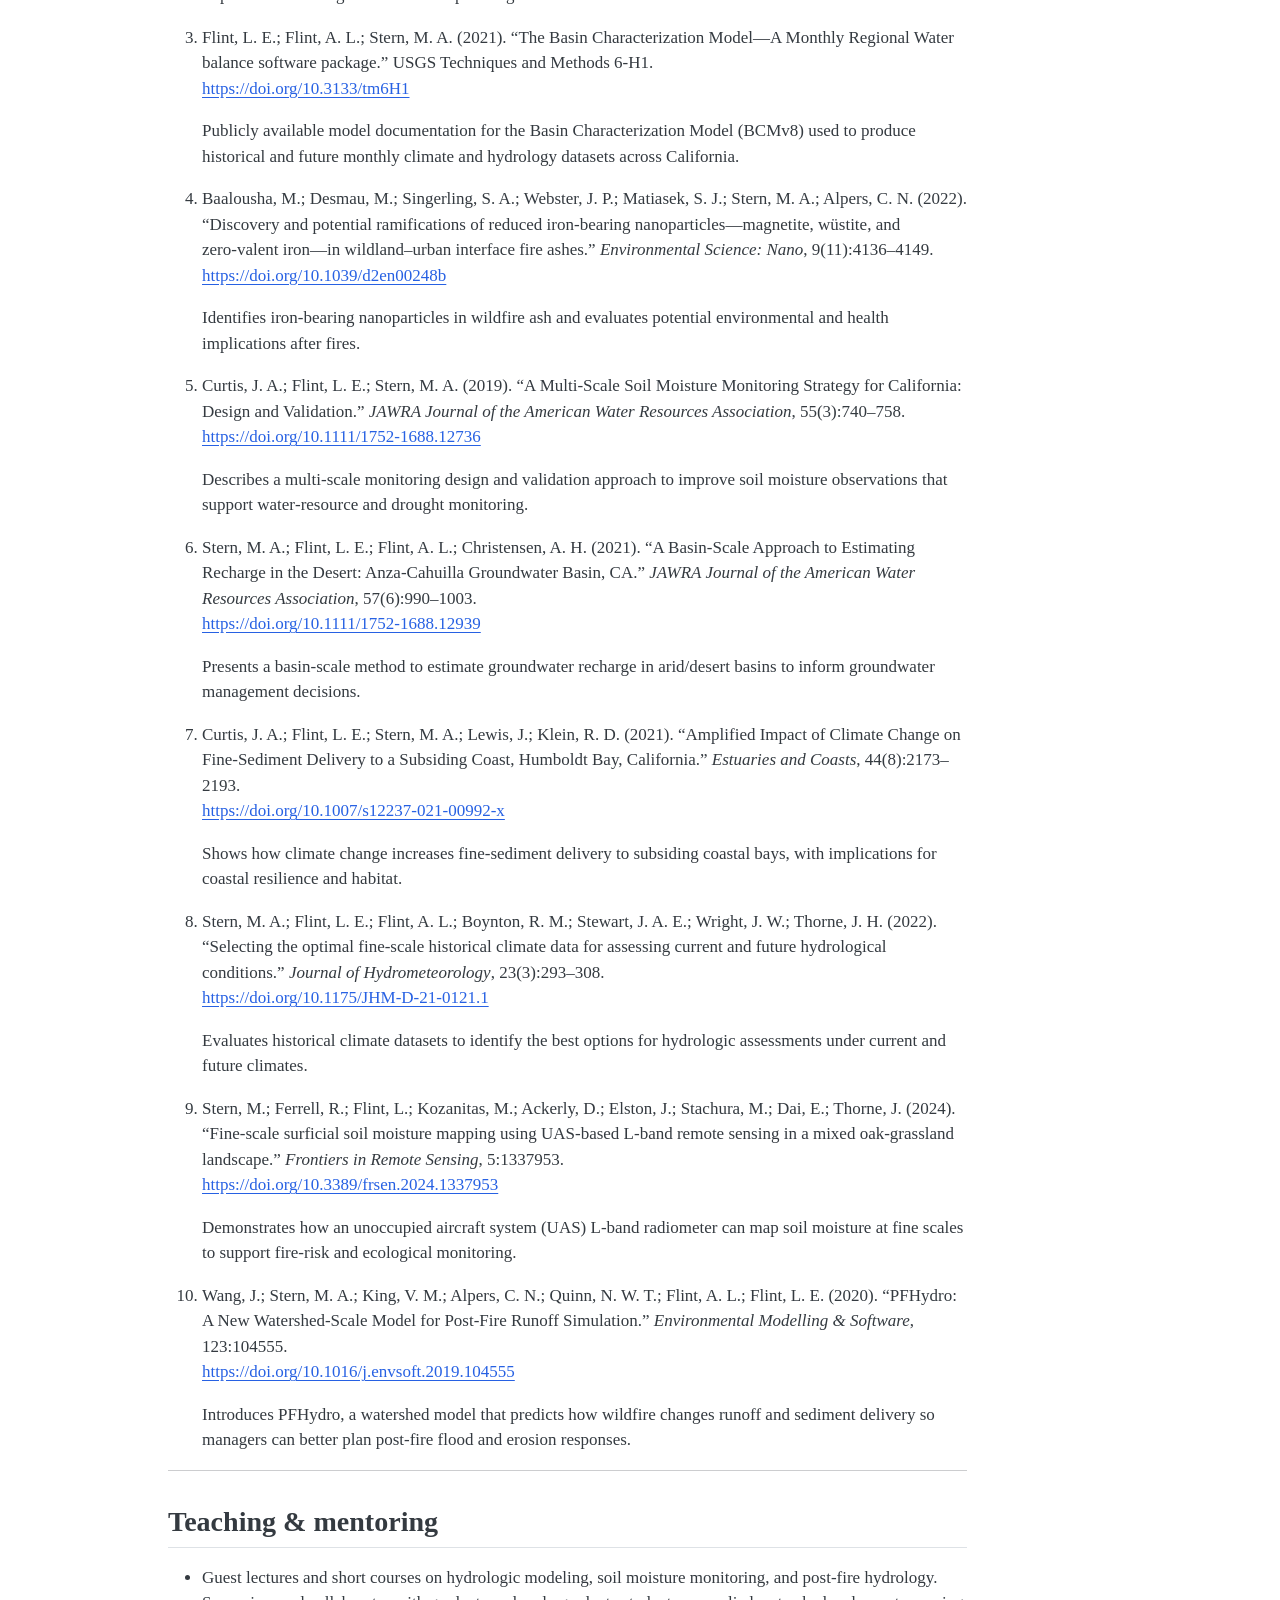
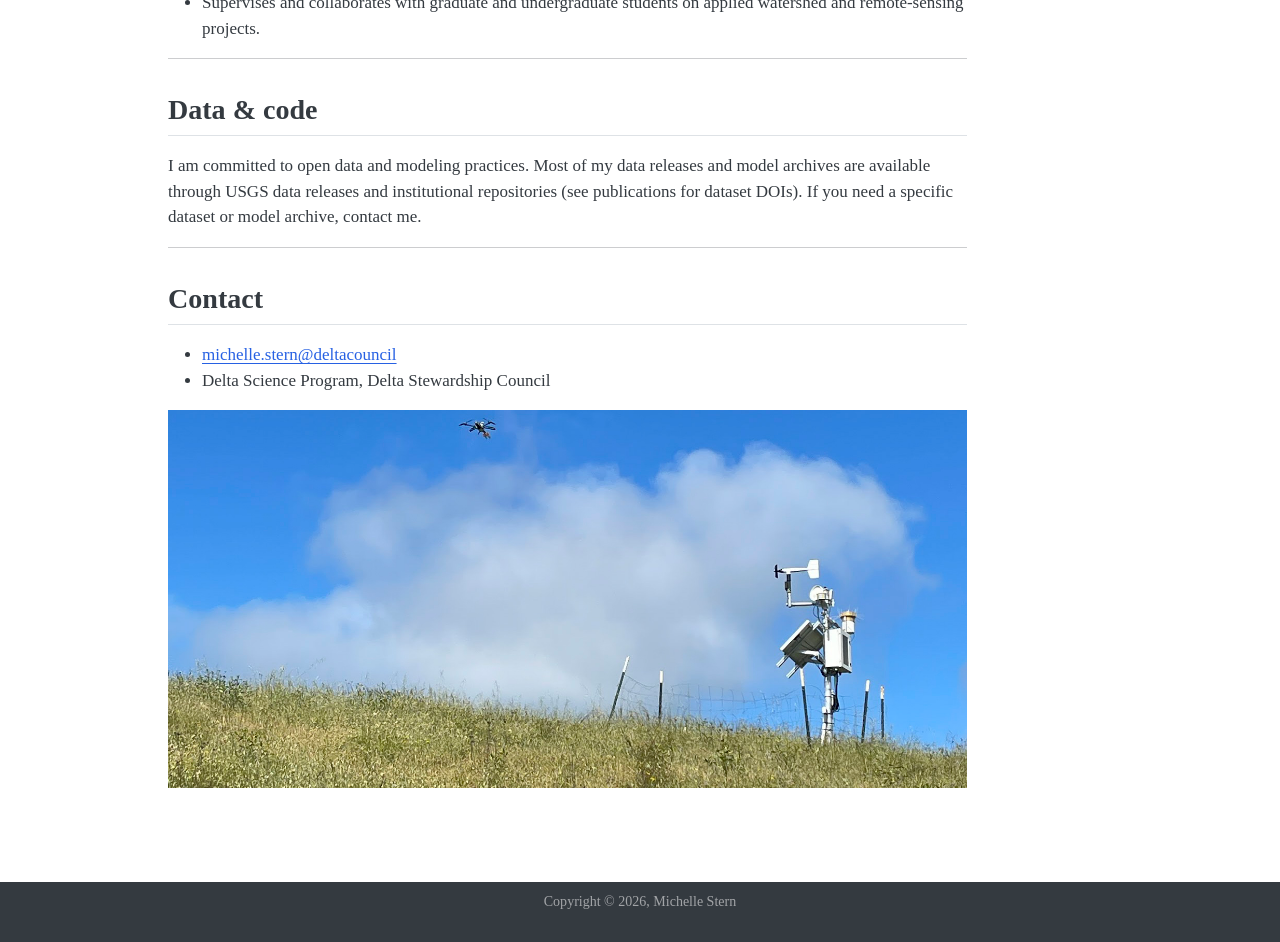
==== commit f9db4901: "Built site for gh-pages" ====
--- a/index.html
+++ b/index.html
@@ -126,8 +126,8 @@
   <ul>
   <li><a href="#short-bio" id="toc-short-bio" class="nav-link active" data-scroll-target="#short-bio">Short bio</a></li>
   <li><a href="#research-keywords" id="toc-research-keywords" class="nav-link" data-scroll-target="#research-keywords">Research keywords</a></li>
+  <li><a href="#selected-projects" id="toc-selected-projects" class="nav-link" data-scroll-target="#selected-projects">Selected projects</a></li>
   <li><a href="#selected-publications" id="toc-selected-publications" class="nav-link" data-scroll-target="#selected-publications">Selected publications</a></li>
-  <li><a href="#selected-projects" id="toc-selected-projects" class="nav-link" data-scroll-target="#selected-projects">Selected projects</a></li>
   <li><a href="#teaching-mentoring" id="toc-teaching-mentoring" class="nav-link" data-scroll-target="#teaching-mentoring">Teaching &amp; mentoring</a></li>
   <li><a href="#data-code" id="toc-data-code" class="nav-link" data-scroll-target="#data-code">Data &amp; code</a></li>
   <li><a href="#contact" id="toc-contact" class="nav-link" data-scroll-target="#contact">Contact</a></li>
@@ -162,7 +162,7 @@
 </header>
 
 
-<p><img src="images/Stern_Pic.jpg" class="img-fluid" alt="Michelle Stern headshot" width="90"><img src="images/SFC2.jpg" class="img-fluid" alt="Walking on snow" width="180"><img src="images/Yosemite.jpg" class="img-fluid" alt="At a monitoring station" width="85"><img src="images/Drone.jpg" class="img-fluid" alt="Holding a drone" width="152"><img src="images/Soilmoisture.jpg" class="img-fluid" alt="Holding a drone" width="85"></p>
+<p><img src="images/Stern_Pic.jpg" class="img-fluid" alt="Michelle Stern headshot" width="90"><img src="images/SFC2.jpg" class="img-fluid" alt="Walking on snow" width="180"><img src="images/Yosemite.jpg" class="img-fluid" alt="At a monitoring station" width="85"><img src="images/Drone.jpg" class="img-fluid" alt="Holding a drone" width="152"><img src="images/Soilmoisture.jpg" class="img-fluid" alt="Soil moisture station" width="85"></p>
 <p><strong>Michelle Stern, PhD</strong><br>
 Senior Environmental Scientist, Delta Science Program — Delta Stewardship Council<br>
 ORCID: <a href="https://orcid.org/0000-0003-3030-7065">0000-0003-3030-7065</a></p>
@@ -170,12 +170,23 @@
 <hr>
 <section id="short-bio" class="level2">
 <h2 class="anchored" data-anchor-id="short-bio">Short bio</h2>
-<p>My expertise focuses on applying field observations, remote sensing, and hydrologic and sediment transport modeling to understand how changing climate, wildfire, and land use influence water, soils, and water quality processes in California and the western U.S. My work supports resource management in the Sacramento San Joaquin Bay-Delta through model development, open and transparent model and data practices, and collaborative science. My current priority is moving collaborative modeling forward via the Delta Modeling Collaboratory.</p>
+<p>I study how changes in climate, wildfires, and land use affect water, soil, and water quality in California and the western United States. My work combines field observations, satellite data, and models to better understand water quantity and quality. My work supports resource management in the Sacramento San Joaquin Bay-Delta through open and transparent model and data practices, model development, and translating science through maps, synthesis, and other products. My current priority is to advance collaborative modeling through the Delta Modeling Collaboratory.</p>
 <hr>
 </section>
 <section id="research-keywords" class="level2">
 <h2 class="anchored" data-anchor-id="research-keywords">Research keywords</h2>
 <p>hydrology • sediment transport • soil moisture • post-fire runoff • remote sensing • climate change • watershed modeling • open data • harmful algal blooms • GIS</p>
+<hr>
+</section>
+<section id="selected-projects" class="level2">
+<h2 class="anchored" data-anchor-id="selected-projects">Selected projects</h2>
+<ul>
+<li><a href="https://delta-stewardship-council.github.io/swg-26-chab/">Cyanobacterial Harmful Algal Bloom (CHABs) NCEAS Synthesis</a></li>
+<li>Soil moisture monitoring in the <a href="https://ca.water.usgs.gov/upper-feather-river-watershed/">Upper Feather River watershed</a></li>
+<li><a href="https://ca.water.usgs.gov/projects/cdfw-climate-hydrology-explorer">Climate and hydrology explorer</a> for CDFW Sentinel sites</li>
+<li><a href="https://www.sciencebase.gov/catalog/item/5f29c62d82cef313ed9edb39">BCMv8: Basin Characterization Model, 1896-present</a> and <a href="https://www.sciencebase.gov/catalog/item/61e069f3d34e8911d9fe9dba">CMIP5 future scenarios</a> for California hydrology</li>
+<li><a href="https://www.sciencebase.gov/catalog/item/686f08f2d4be020e5c01cbbe">Feather River 30-m BCMv8</a></li>
+</ul>
 <hr>
 </section>
 <section id="selected-publications" class="level2">
@@ -214,17 +225,6 @@
 </ol>
 <hr>
 </section>
-<section id="selected-projects" class="level2">
-<h2 class="anchored" data-anchor-id="selected-projects">Selected projects</h2>
-<ul>
-<li><a href="https://delta-stewardship-council.github.io/swg-26-chab/">Cyanobacterial Harmful Algal Bloom (CHABs) NCEAS Synthesis</a></li>
-<li>Soil moisture monitoring in the <a href="https://ca.water.usgs.gov/upper-feather-river-watershed/">Upper Feather River watershed</a></li>
-<li><a href="https://ca.water.usgs.gov/projects/cdfw-climate-hydrology-explorer">Climate and hydrology explorer</a> for CDFW Sentinel sites</li>
-<li><a href="https://www.sciencebase.gov/catalog/item/5f29c62d82cef313ed9edb39">BCMv8: Basin Characterization Model, 1896-present</a> and <a href="https://www.sciencebase.gov/catalog/item/61e069f3d34e8911d9fe9dba">CMIP5 future scenarios</a> for California hydrology</li>
-<li><a href="https://www.sciencebase.gov/catalog/item/686f08f2d4be020e5c01cbbe">Feather River 30-m BCMv8</a></li>
-</ul>
-<hr>
-</section>
 <section id="teaching-mentoring" class="level2">
 <h2 class="anchored" data-anchor-id="teaching-mentoring">Teaching &amp; mentoring</h2>
 <ul>
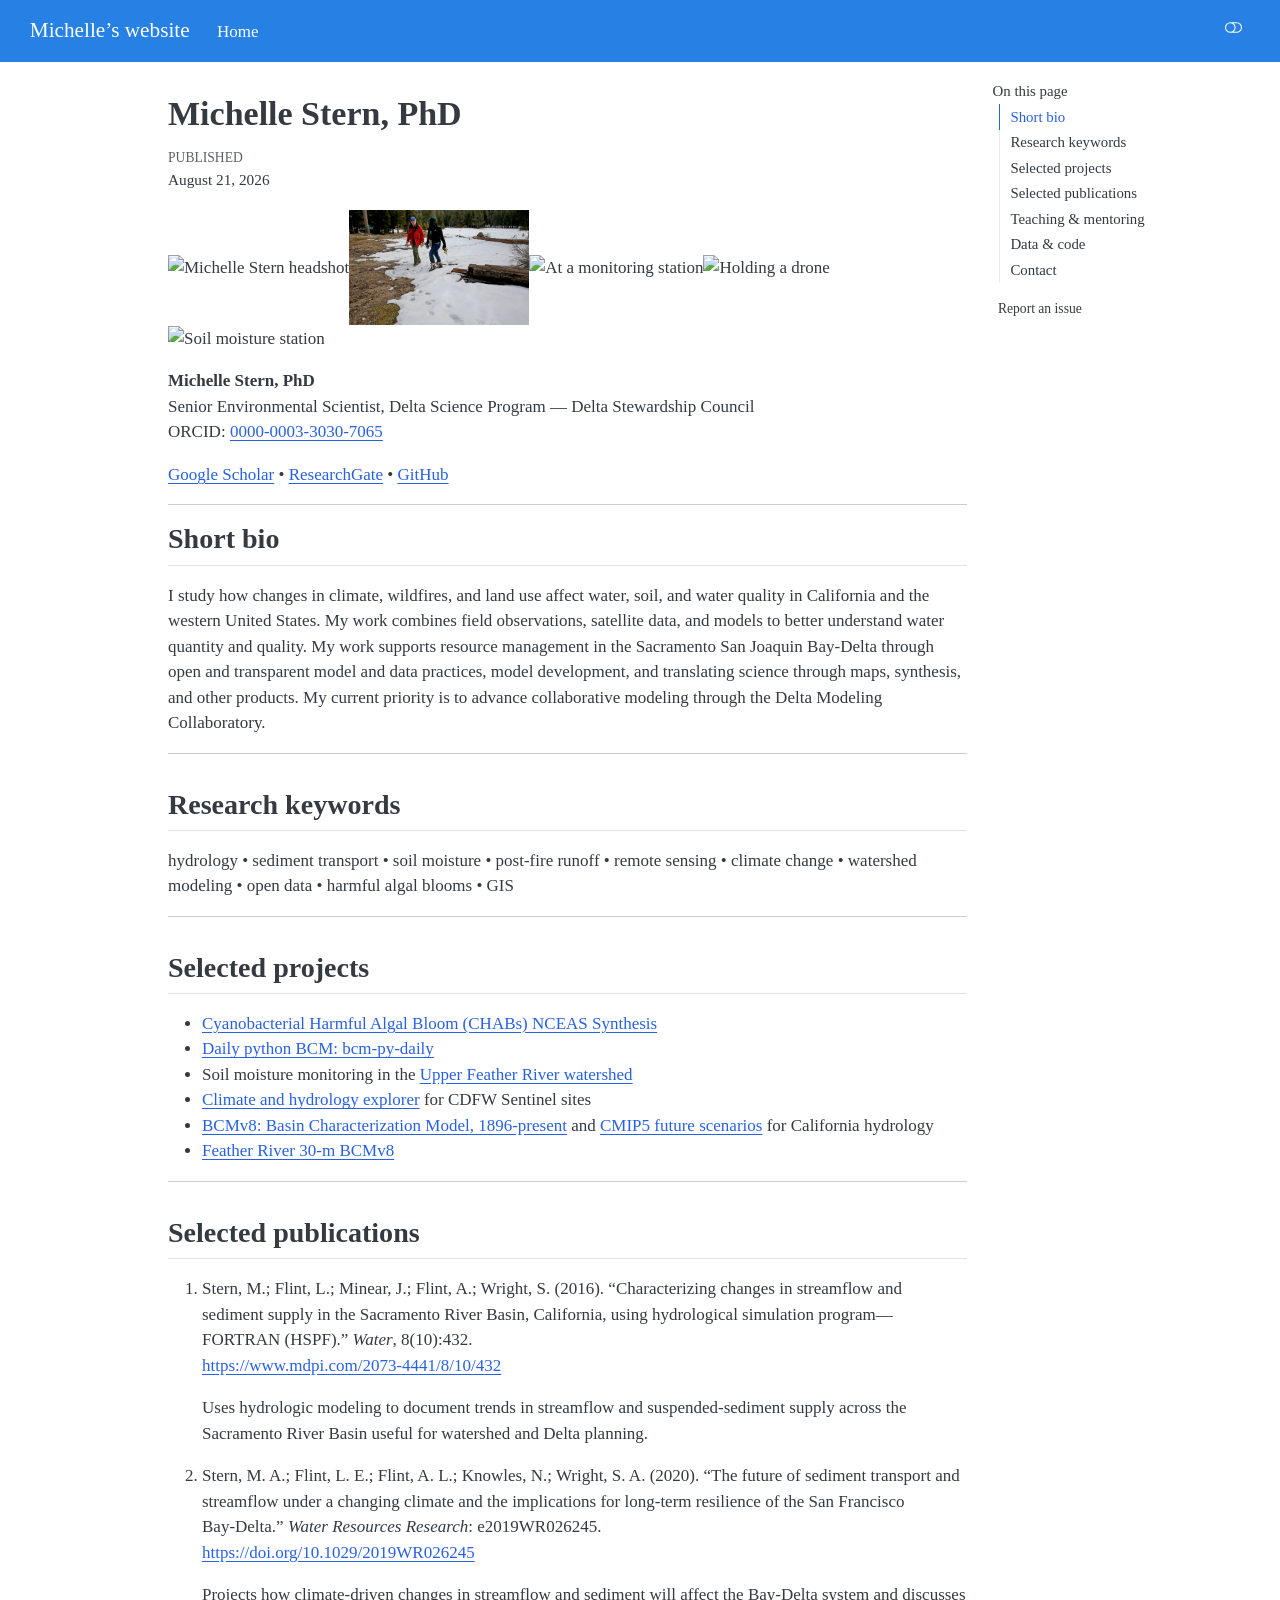
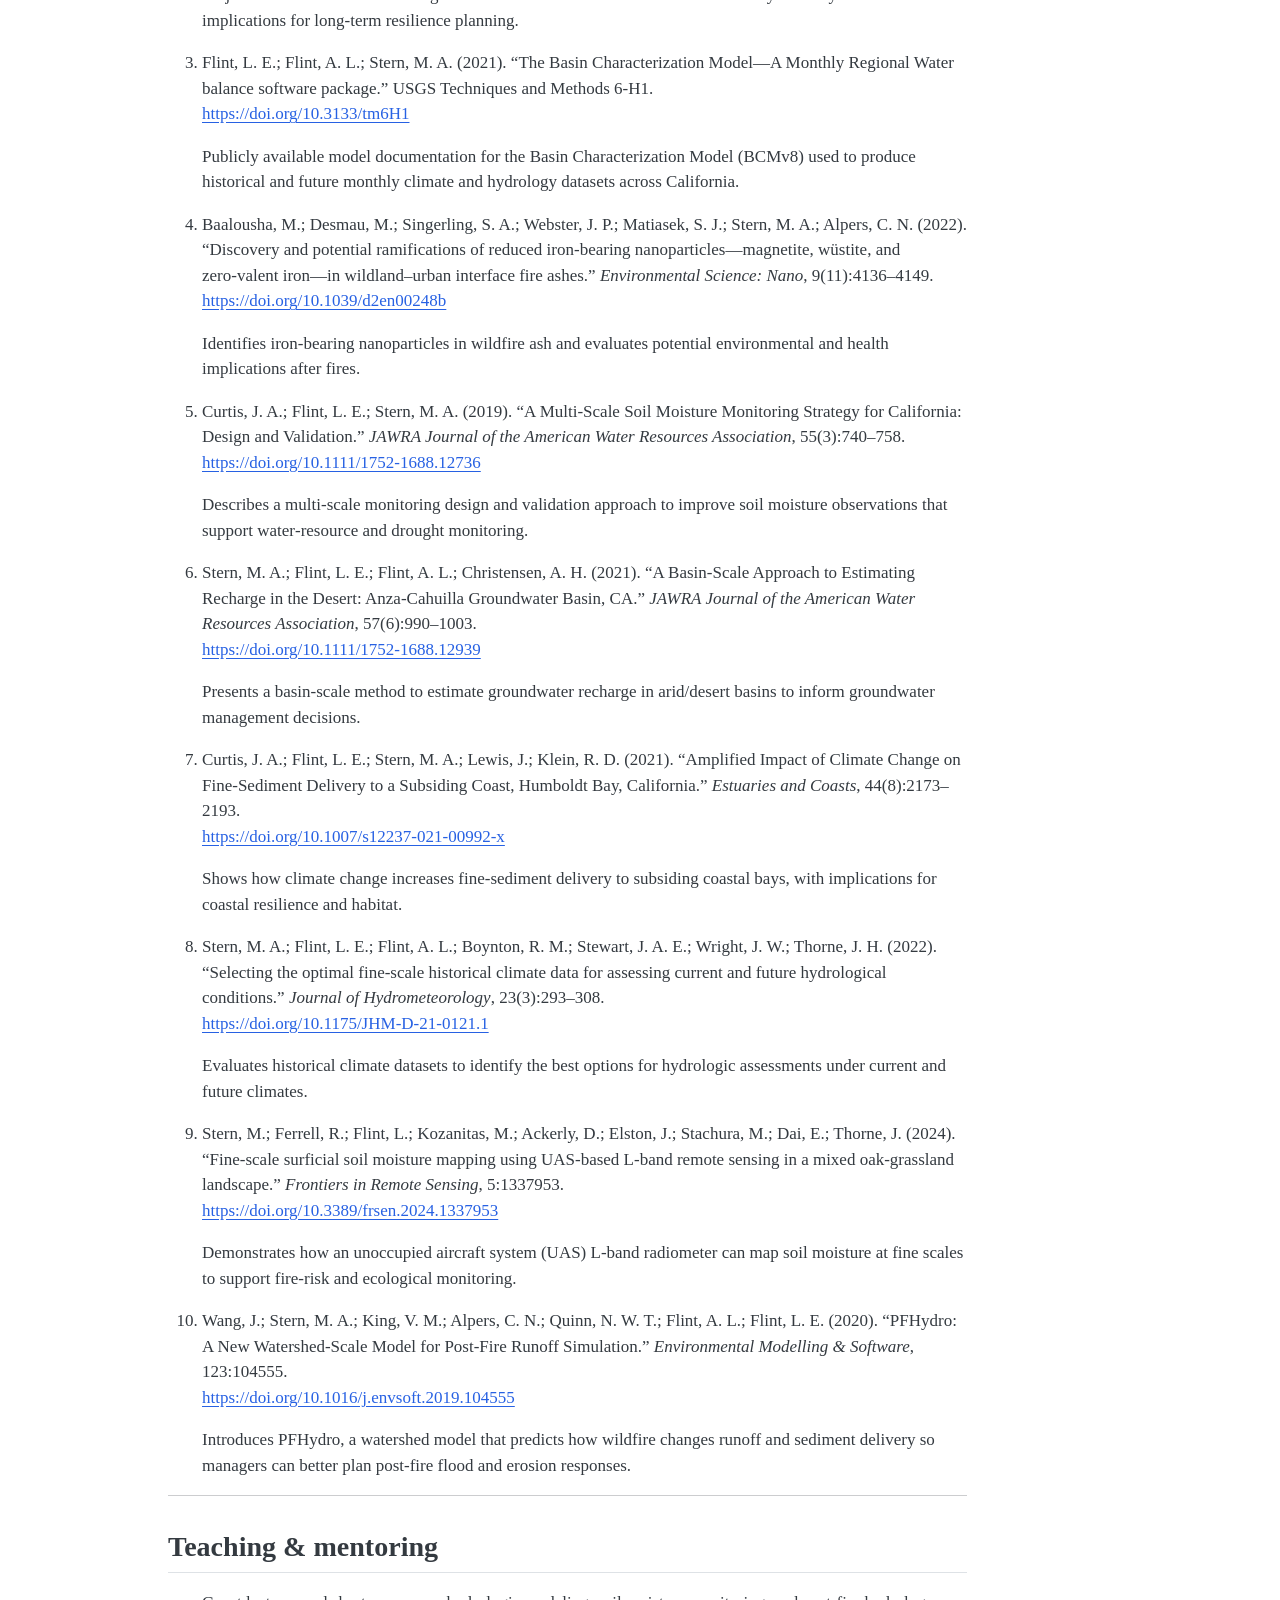
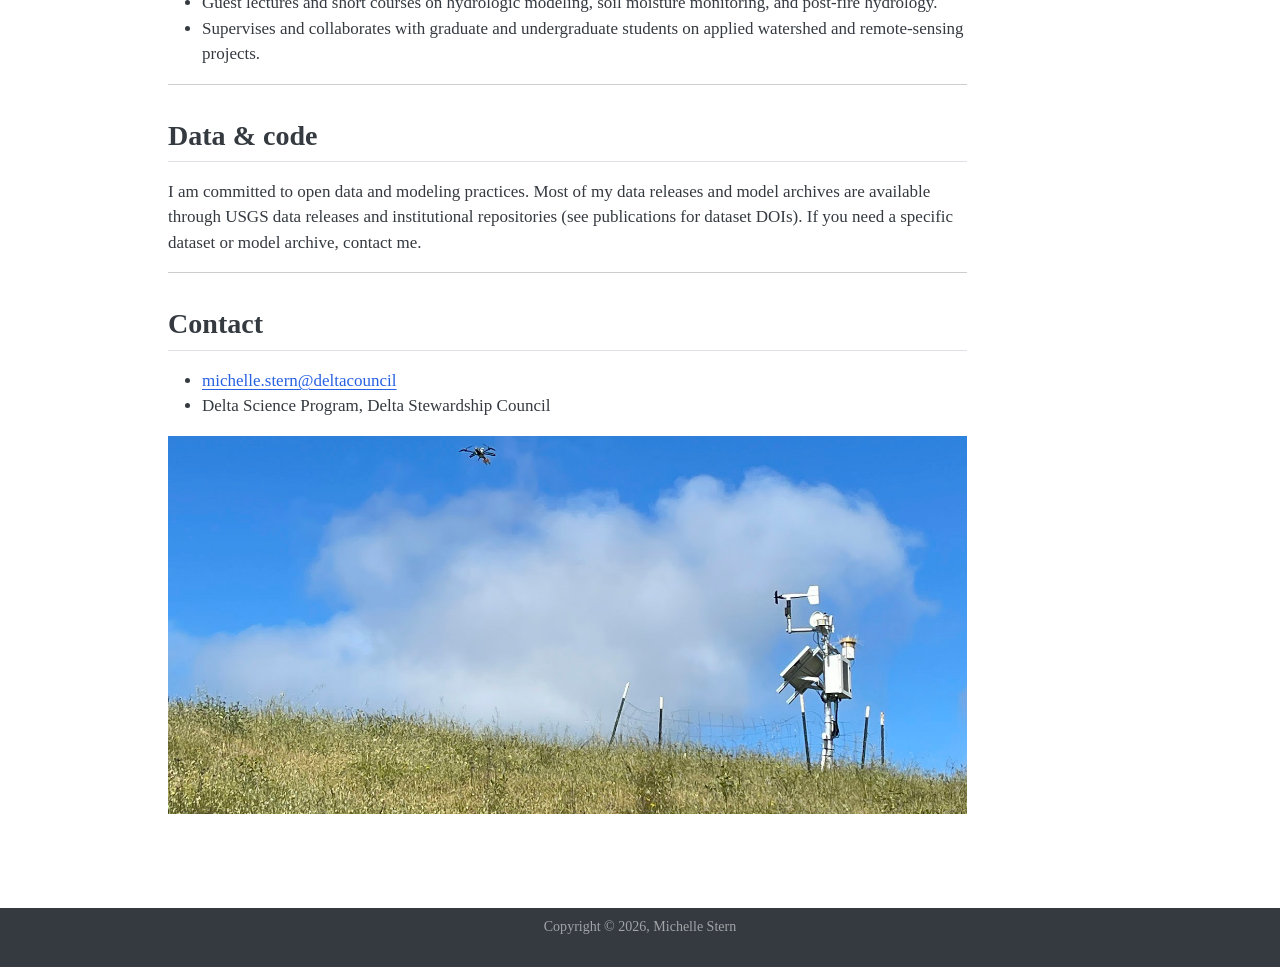
==== commit a03bf1a3: "Built site for gh-pages" ====
--- a/index.html
+++ b/index.html
@@ -46,7 +46,7 @@
 <link href="site_libs/quarto-html/quarto-syntax-highlighting-64a204ab8560d761af7679ceaba22944.css" rel="stylesheet" id="quarto-text-highlighting-styles">
 <script src="site_libs/bootstrap/bootstrap.min.js"></script>
 <link href="site_libs/bootstrap/bootstrap-icons.css" rel="stylesheet">
-<link href="site_libs/bootstrap/bootstrap-ca923522462852f1e7b450b4df582ff3.min.css" rel="stylesheet" append-hash="true" id="quarto-bootstrap" data-mode="light">
+<link href="site_libs/bootstrap/bootstrap-d22433686ba7527432920fcc4d16f92c.min.css" rel="stylesheet" append-hash="true" id="quarto-bootstrap" data-mode="light">
 <script id="quarto-search-options" type="application/json">{
   "location": "navbar",
   "copy-button": false,
@@ -182,6 +182,7 @@
 <h2 class="anchored" data-anchor-id="selected-projects">Selected projects</h2>
 <ul>
 <li><a href="https://delta-stewardship-council.github.io/swg-26-chab/">Cyanobacterial Harmful Algal Bloom (CHABs) NCEAS Synthesis</a></li>
+<li><a href="https://github.com/ajoros/bcm-py-daily">Daily python BCM: bcm-py-daily</a></li>
 <li>Soil moisture monitoring in the <a href="https://ca.water.usgs.gov/upper-feather-river-watershed/">Upper Feather River watershed</a></li>
 <li><a href="https://ca.water.usgs.gov/projects/cdfw-climate-hydrology-explorer">Climate and hydrology explorer</a> for CDFW Sentinel sites</li>
 <li><a href="https://www.sciencebase.gov/catalog/item/5f29c62d82cef313ed9edb39">BCMv8: Basin Characterization Model, 1896-present</a> and <a href="https://www.sciencebase.gov/catalog/item/61e069f3d34e8911d9fe9dba">CMIP5 future scenarios</a> for California hydrology</li>
